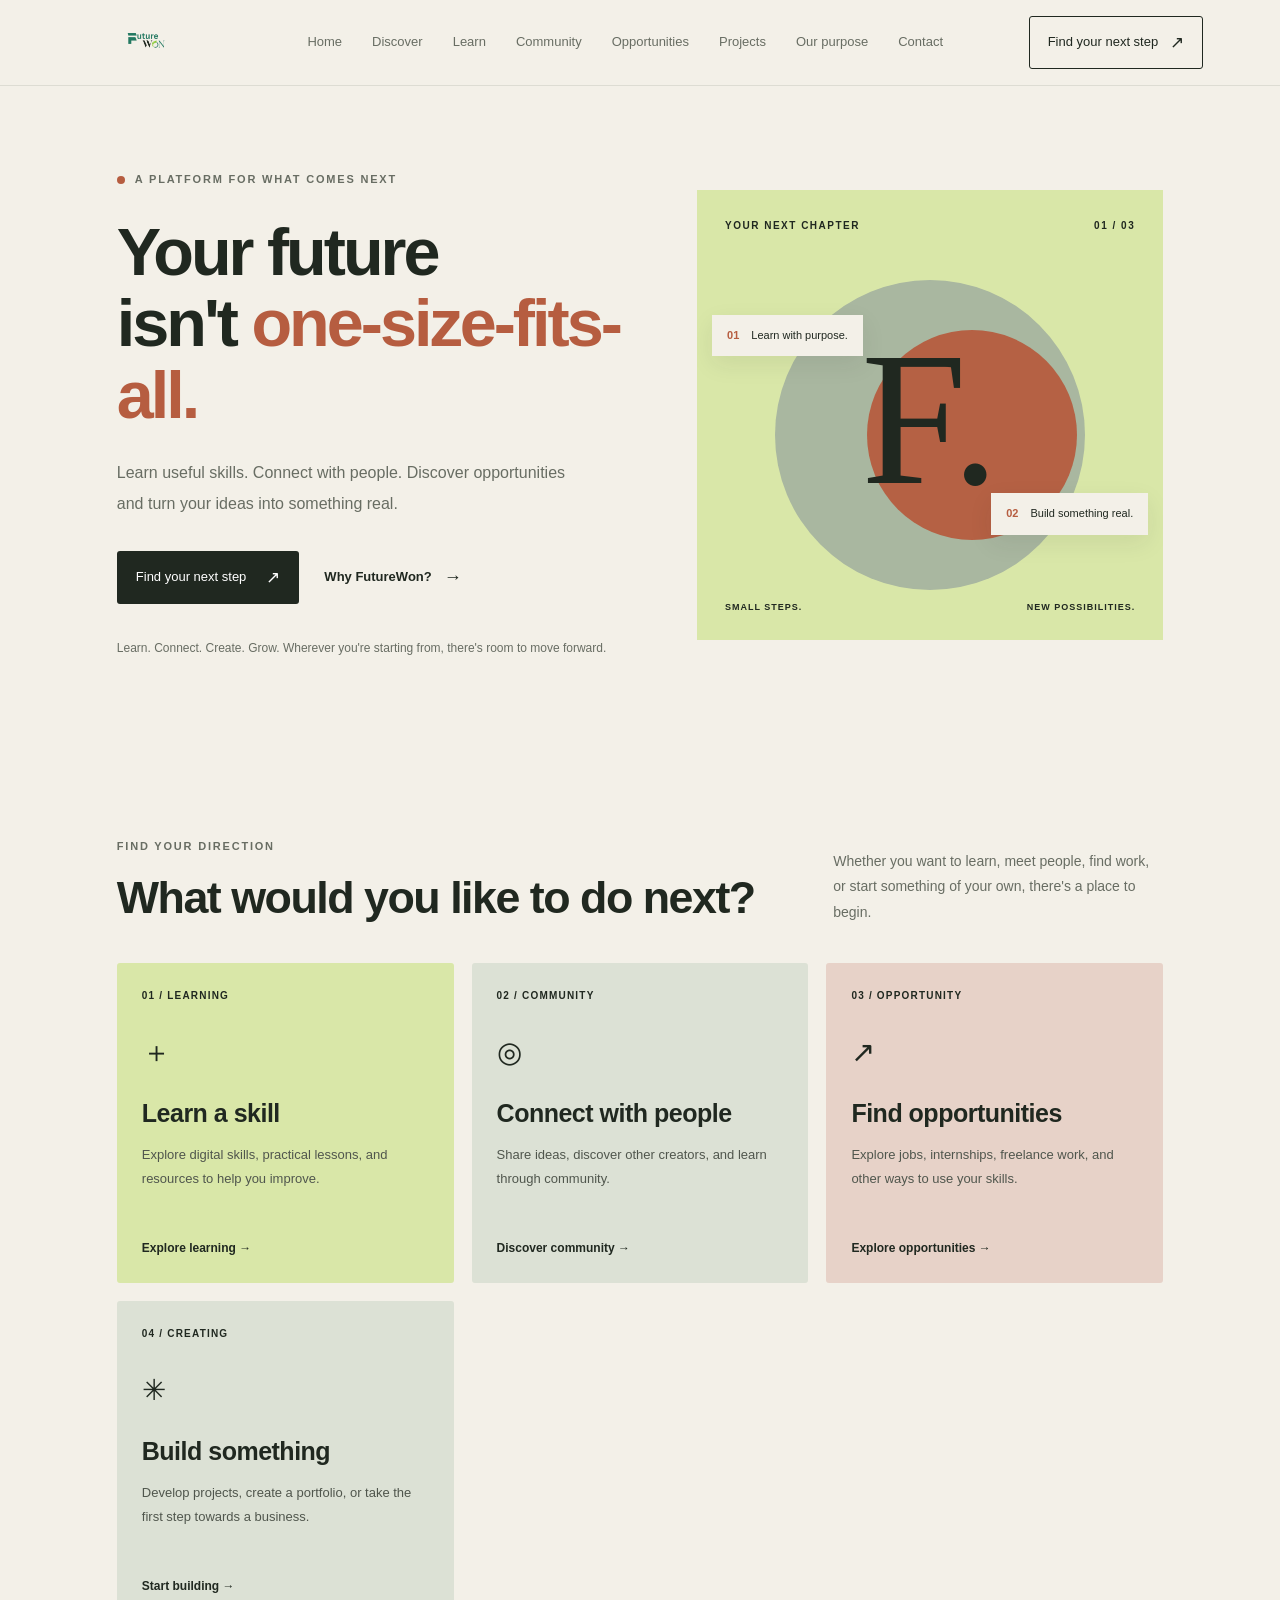
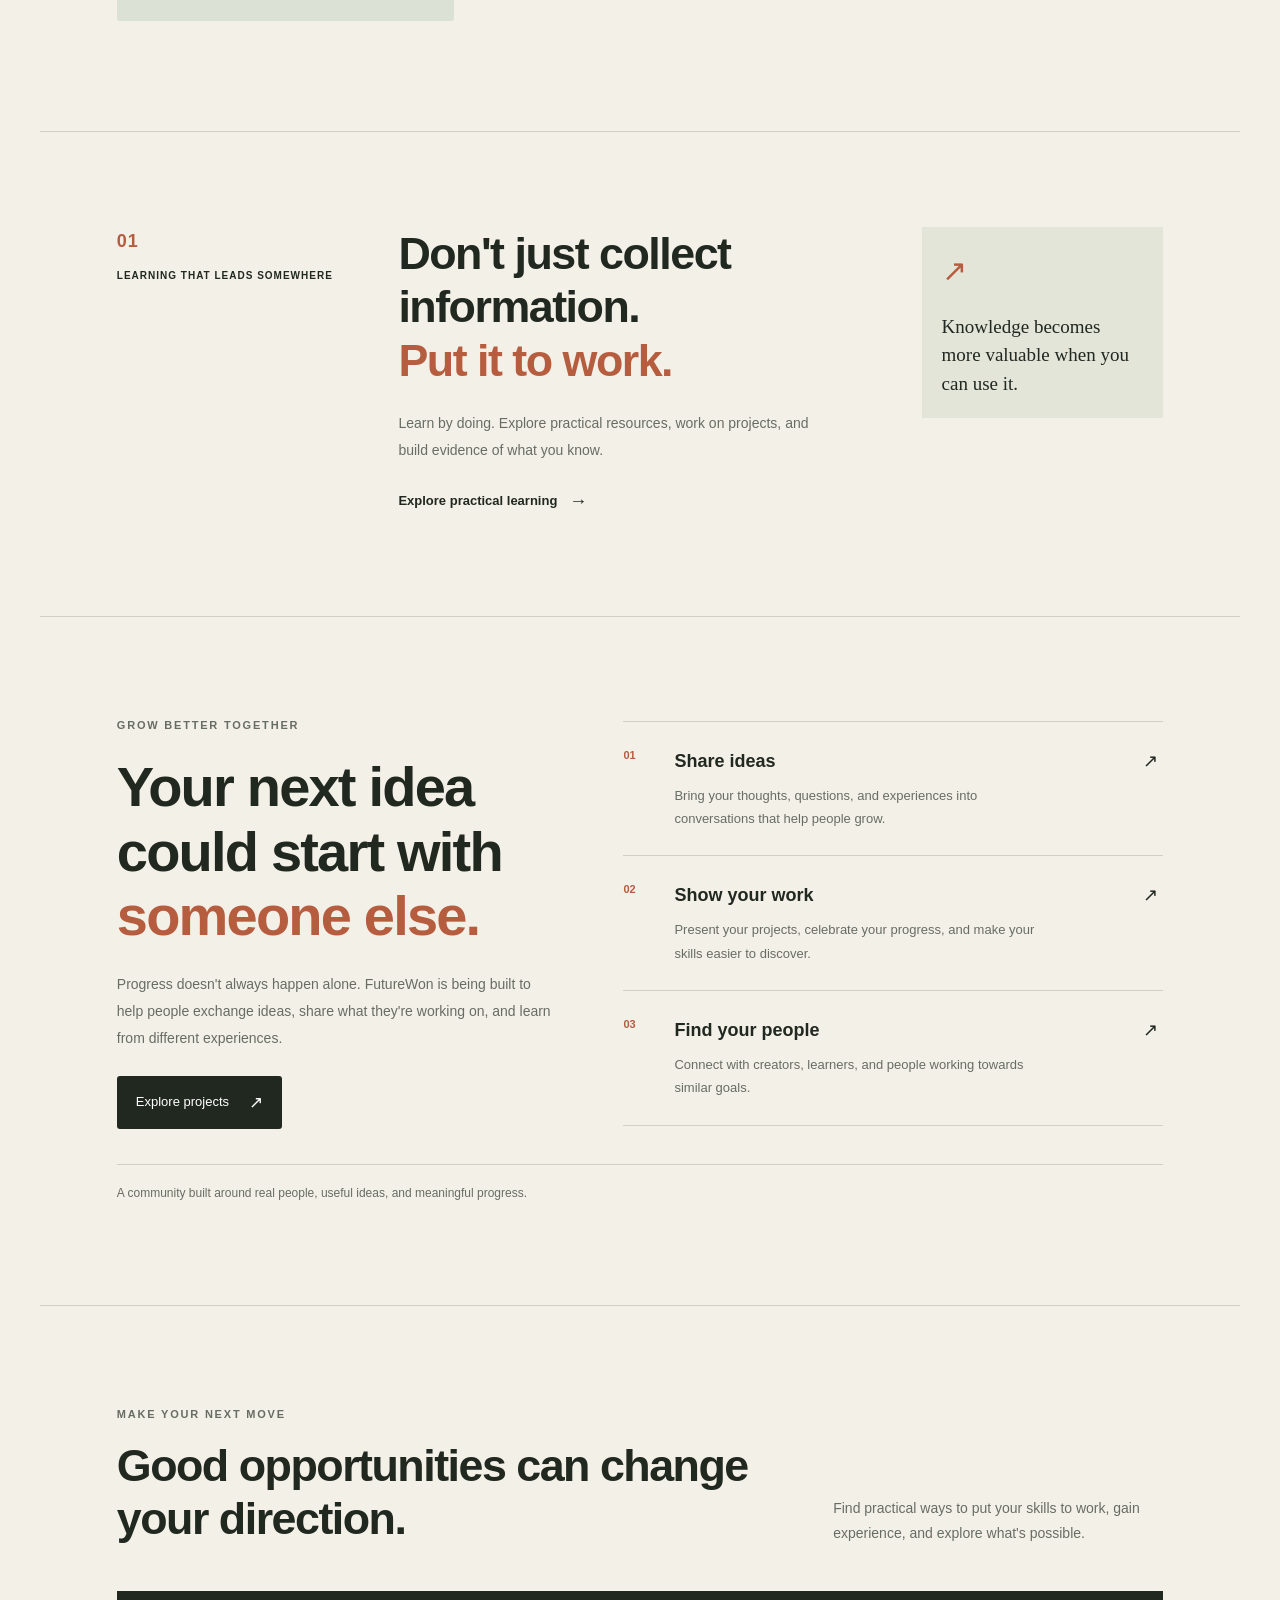
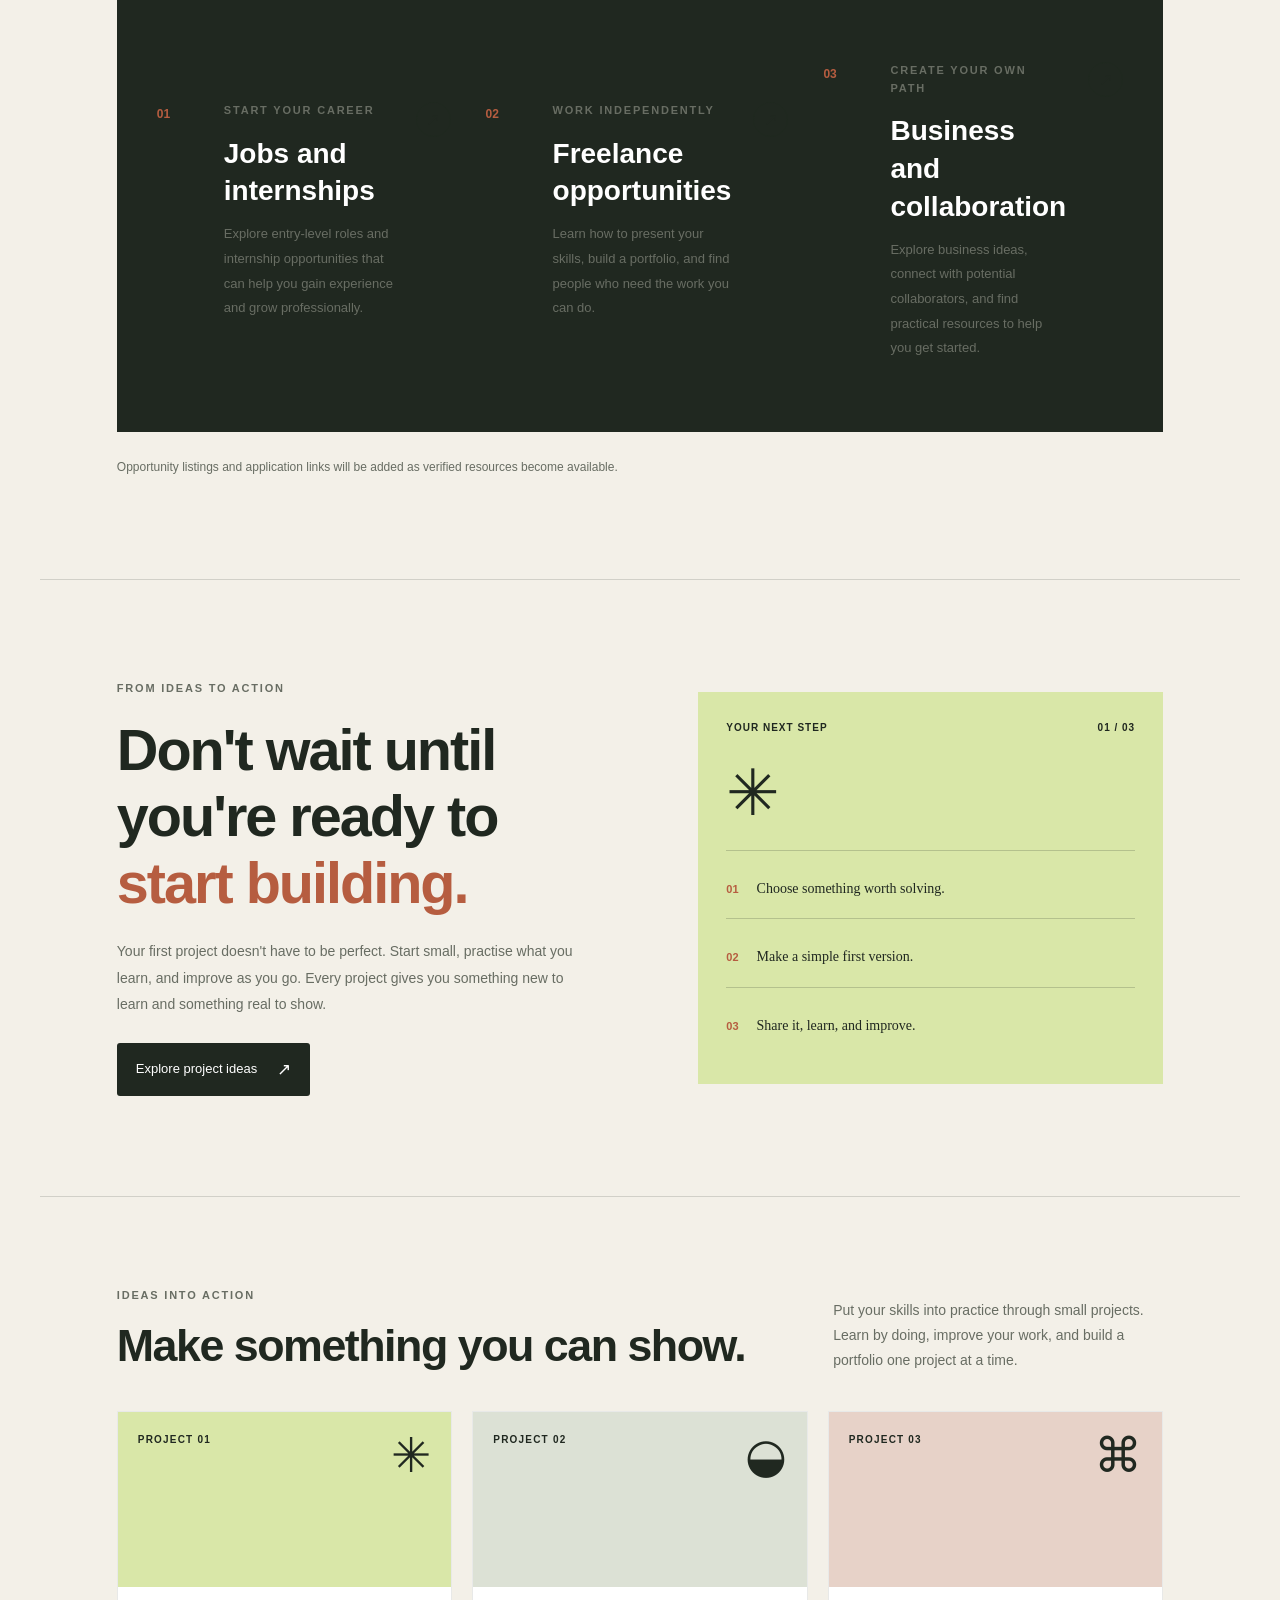
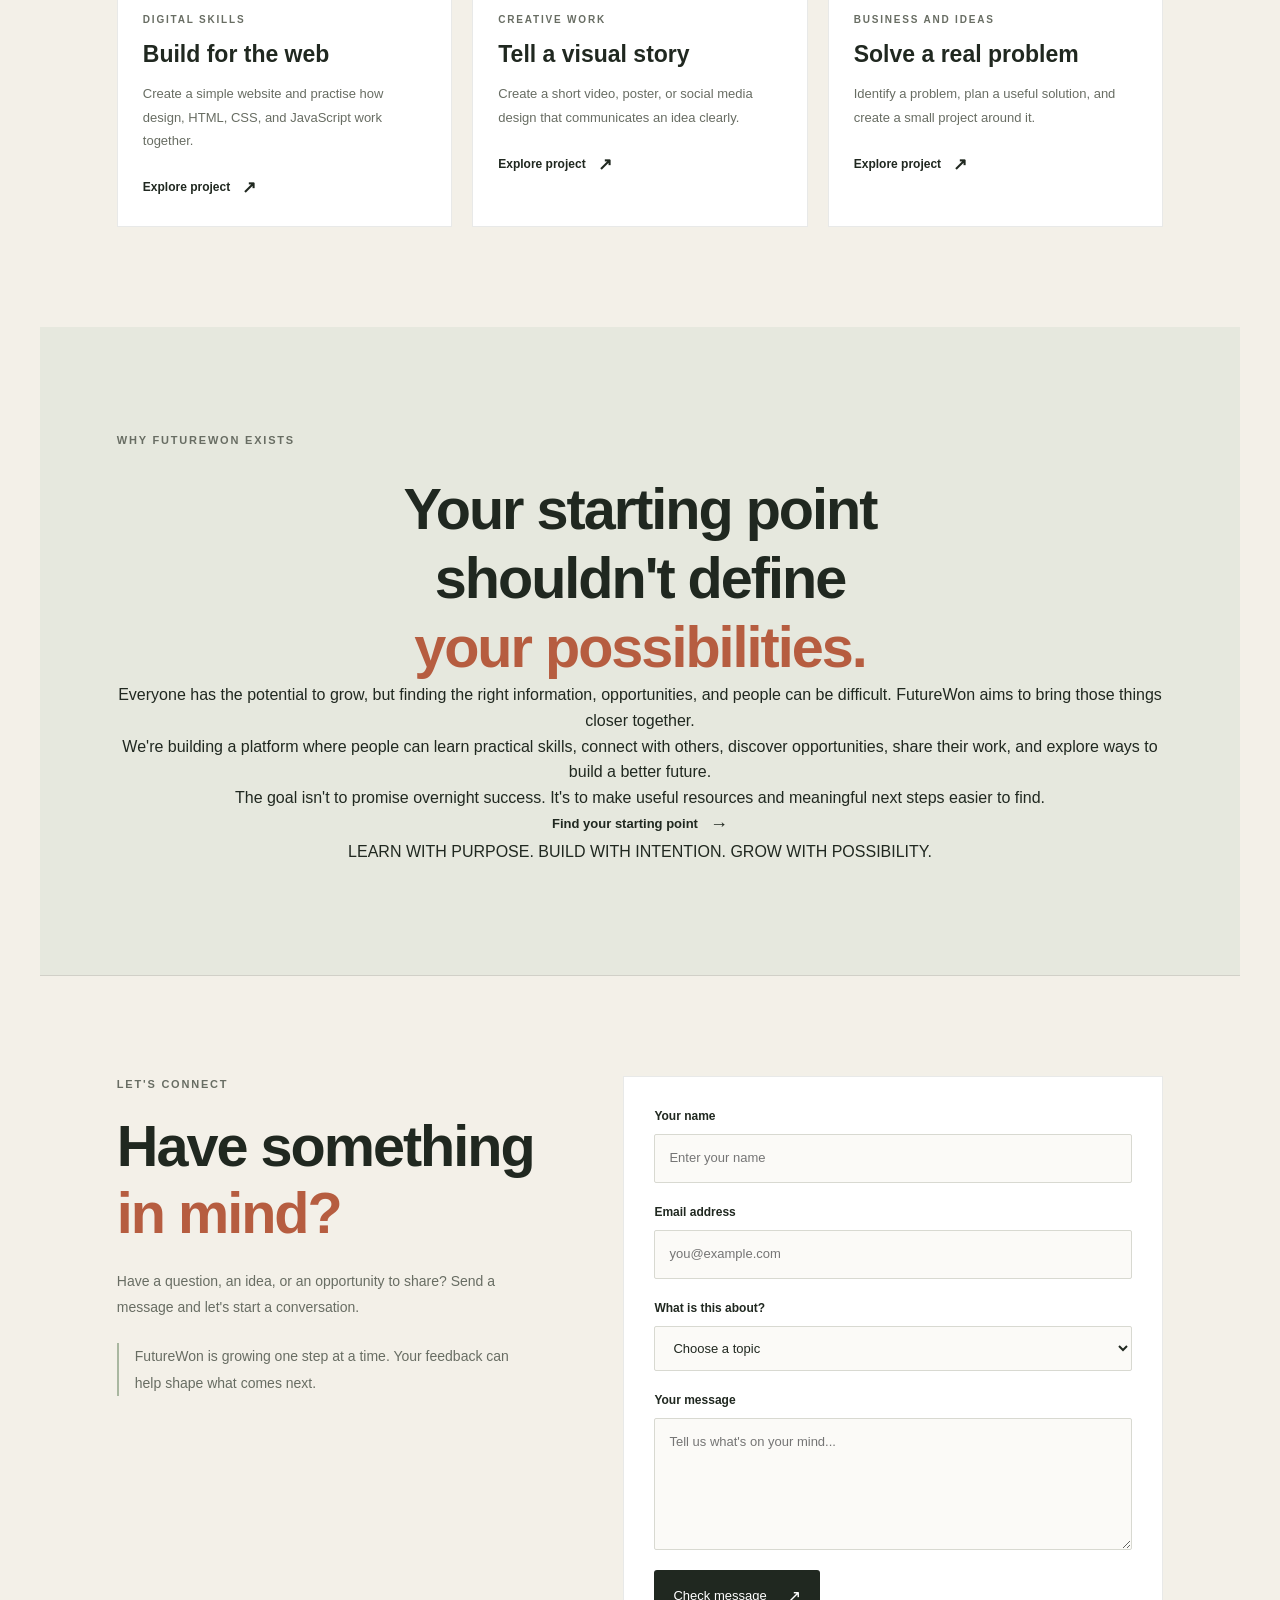
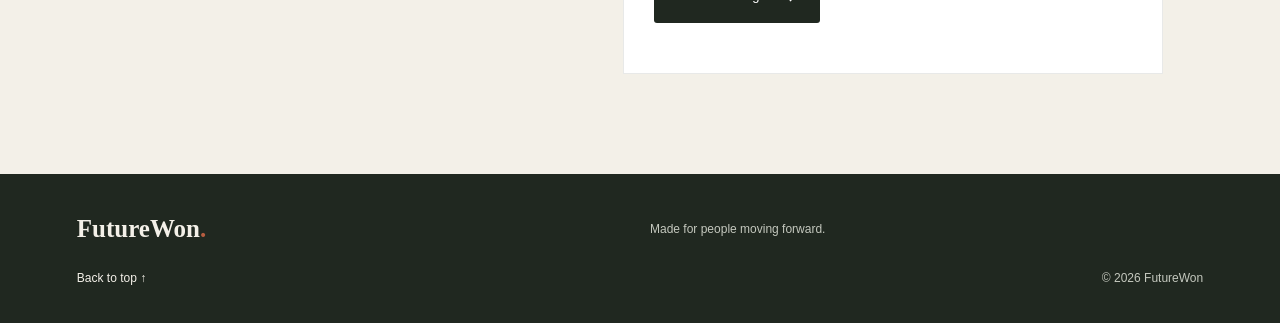
==== index.html @ 5fd5906c "Place FutureWon website files at repository root for GitHub Pages" ====
<!DOCTYPE html>
<html lang="en">
<head>
    <meta charset="UTF-8">
    <meta name="viewport" content="width=device-width, initial-scale=1.0">

    <title>FutureWon — A Future With More Possibilities</title>

    <meta name="description" content="Discover useful skills, real opportunities, and practical tools to help you move forward.">

    <link rel="stylesheet" href="fbb.css">
    <script src="Fcc.js" defer></script>
</head>

<body>

    <!-- Navigation -->
    <header class="site-header">
        <nav class="navigation">
            <a href="#home" class="brand" aria-label="FutureWon home">
                <img src="futurewon-logo.png" alt="FutureWon logo">
            </a>

            <button
                class="menu-toggle"
                id="menu-toggle"
                aria-label="Open navigation menu"
                aria-expanded="false"
                aria-controls="nav-links"
            >
                <span></span>
                <span></span>
            </button>

            <div class="nav-links" id="nav-links">
            
                <a href="#home">Home</a>
                <a href="#discover">Discover</a>
                <a href="#learn">Learn</a>
                <a href="#community">Community</a>
                <a href="#opportunities">Opportunities</a>
                <a href="#projects">Projects</a>
                <a href="#about">Our purpose</a>
                <a href="#contact">Contact</a>
            </div>

            <a href="#discover" class="nav-cta">Find your next step <span>↗</span></a>
        </nav>
    </header>

    <main>

        <!-- Hero -->
<section class="hero section-wrap" id="home">
    <div class="hero-copy">
        <p class="eyebrow">
            <span class="status-dot"></span>
            A platform for what comes next
        </p>

        <h1>
            Your future<br>
            isn't <span>one-size-fits-all.</span>
        </h1>

        <p class="hero-description">
            Learn useful skills. Connect with people.
            Discover opportunities and turn your ideas
            into something real.
        </p>

        <div class="hero-actions">
            <a href="#discover" class="button button-dark">
                Find your next step <span>↗</span>
            </a>

            <a href="#about" class="text-link">
                Why FutureWon? <span>→</span>
            </a>
        </div>

        <p class="hero-note">
            Learn. Connect. Create. Grow.
            Wherever you're starting from, there's room to move forward.
        </p>
    </div>

    <div class="hero-art" aria-label="Learn, build, and move forward">
        <div class="art-topline">
            <span>YOUR NEXT CHAPTER</span>
            <span>01 / 03</span>
        </div>

        <div class="art-circle circle-one"></div>
        <div class="art-circle circle-two"></div>

        <div class="art-letter">F.</div>

        <div class="art-note note-top">
            <span class="note-number">01</span>
            <span>Learn with purpose.</span>
        </div>

        <div class="art-note note-bottom">
            <span class="note-number">02</span>
            <span>Build something real.</span>
        </div>

        <div class="art-caption">
            <span>SMALL STEPS.</span>
            <span>NEW POSSIBILITIES.</span>
        </div>
    </div>
</section>

        
<!-- Discovery -->
<section class="discover section-wrap" id="discover">
    <div class="section-heading">
        <div>
            <p class="eyebrow">FIND YOUR DIRECTION</p>
            <h2>What would you like to do next?</h2>
        </div>

        <p class="section-intro">
            Whether you want to learn, meet people, find work,
            or start something of your own, there's a place to begin.
        </p>
    </div>

    <div class="path-grid">
        <a href="#learn" class="path-card path-lime">
            <span class="card-index">01 / LEARNING</span>
            <span class="path-symbol">＋</span>
            <h3>Learn a skill</h3>
            <p>
                Explore digital skills, practical lessons,
                and resources to help you improve.
            </p>
            <span class="card-link">Explore learning →</span>
        </a>

        <a href="#community" class="path-card path-sage">
            <span class="card-index">02 / COMMUNITY</span>
            <span class="path-symbol">◎</span>
            <h3>Connect with people</h3>
            <p>
                Share ideas, discover other creators,
                and learn through community.
            </p>
            <span class="card-link">Discover community →</span>
        </a>

        <a href="#opportunities" class="path-card path-clay">
            <span class="card-index">03 / OPPORTUNITY</span>
            <span class="path-symbol">↗</span>
            <h3>Find opportunities</h3>
            <p>
                Explore jobs, internships, freelance work,
                and other ways to use your skills.
            </p>
            <span class="card-link">Explore opportunities →</span>
        </a>

        <a href="#build" class="path-card path-sage">
            <span class="card-index">04 / CREATING</span>
            <span class="path-symbol">✳</span>
            <h3>Build something</h3>
            <p>
                Develop projects, create a portfolio,
                or take the first step towards a business.
            </p>
            <span class="card-link">Start building →</span>
        </a>
    </div>
</section>


        <!-- Learning -->
        <section class="feature-section section-wrap" id="learn">
            <div class="feature-label">
                <span>01</span>
                <span>LEARNING THAT LEADS SOMEWHERE</span>
            </div>

            <div class="feature-content">
                <h2>Don't just collect information.<br><span>Put it to work.</span></h2>

                <p>
                    Learn by doing. Explore practical resources, work on projects,
                    and build evidence of what you know.
                </p>

                <a href="#build" class="text-link">Explore practical learning <span>→</span></a>
            </div>

            <div class="feature-aside">
                <div class="aside-mark">↗</div>
                <p>Knowledge becomes more valuable when you can use it.</p>
            </div>
        </section>

        
<!-- Community -->
<section class="community-section section-wrap" id="community">
    <div class="community-intro">
        <p class="eyebrow">GROW BETTER TOGETHER</p>

        <h2>
            Your next idea<br>
            could start with <span>someone else.</span>
        </h2>

        <p class="community-description">
            Progress doesn't always happen alone. FutureWon is being
            built to help people exchange ideas, share what they're
            working on, and learn from different experiences.
        </p>

        <a href="#projects" class="button button-dark">
            Explore projects <span>↗</span>
        </a>
    </div>

    <div class="community-features">
        <article class="community-item">
            <span class="community-number">01</span>
            <div>
                <h3>Share ideas</h3>
                <p>
                    Bring your thoughts, questions, and experiences
                    into conversations that help people grow.
                </p>
            </div>
            <span class="community-arrow">↗</span>
        </article>

        <article class="community-item">
            <span class="community-number">02</span>
            <div>
                <h3>Show your work</h3>
                <p>
                    Present your projects, celebrate your progress,
                    and make your skills easier to discover.
                </p>
            </div>
            <span class="community-arrow">↗</span>
        </article>

        <article class="community-item">
            <span class="community-number">03</span>
            <div>
                <h3>Find your people</h3>
                <p>
                    Connect with creators, learners, and people
                    working towards similar goals.
                </p>
            </div>
            <span class="community-arrow">↗</span>
        </article>
    </div>

    <p class="community-note">
        A community built around real people, useful ideas, and meaningful progress.
    </p>
</section>
        
<!-- Opportunities -->
<section class="opportunities-section section-wrap" id="opportunities">
    <div class="section-heading">
        <div>
            <p class="eyebrow">MAKE YOUR NEXT MOVE</p>
            <h2>Good opportunities can change your direction.</h2>
        </div>

        <p class="section-intro">
            Find practical ways to put your skills to work,
            gain experience, and explore what's possible.
        </p>
    </div>

    <div class="opportunity-panel">
        <article class="opportunity-item">
            <span class="opportunity-number">01</span>
            <div class="opportunity-copy">
                <p class="eyebrow">START YOUR CAREER</p>
                <h3>Jobs and internships</h3>
                <p>
                    Explore entry-level roles and internship opportunities
                    that can help you gain experience and grow professionally.
                </p>
            </div>
            <a href="#contact" class="opportunity-link" aria-label="Ask about jobs and internships">↗</a>
        </article>

        <article class="opportunity-item">
            <span class="opportunity-number">02</span>
            <div class="opportunity-copy">
                <p class="eyebrow">WORK INDEPENDENTLY</p>
                <h3>Freelance opportunities</h3>
                <p>
                    Learn how to present your skills, build a portfolio,
                    and find people who need the work you can do.
                </p>
            </div>
            <a href="#projects" class="opportunity-link" aria-label="Explore projects for freelance work">↗</a>
        </article>

        <article class="opportunity-item">
            <span class="opportunity-number">03</span>
            <div class="opportunity-copy">
                <p class="eyebrow">CREATE YOUR OWN PATH</p>
                <h3>Business and collaboration</h3>
                <p>
                    Explore business ideas, connect with potential collaborators,
                    and find practical resources to help you get started.
                </p>
            </div>
            <a href="#build" class="opportunity-link" aria-label="Explore business and project building">↗</a>
        </article>
    </div>

    <p class="opportunities-note">
        Opportunity listings and application links will be added as
        verified resources become available.
    </p>
</section>
        
<!-- Build -->
<section class="build-section section-wrap" id="build">
    <div class="build-copy">
        <p class="eyebrow">FROM IDEAS TO ACTION</p>

        <h2>
            Don't wait until<br>
            you're ready to<br>
            <span>start building.</span>
        </h2>

        <p>
            Your first project doesn't have to be perfect.
            Start small, practise what you learn, and improve
            as you go. Every project gives you something new
            to learn and something real to show.
        </p>

        <a href="#projects" class="button button-dark">
            Explore project ideas <span>↗</span>
        </a>
    </div>

    <div class="build-statement">
        <div class="build-statement-top">
            <span>YOUR NEXT STEP</span>
            <span>01 / 03</span>
        </div>

        <div class="build-statement-symbol">✳</div>

        <div class="build-step">
            <span>01</span>
            <p>Choose something worth solving.</p>
        </div>

        <div class="build-step">
            <span>02</span>
            <p>Make a simple first version.</p>
        </div>

        <div class="build-step">
            <span>03</span>
            <p>Share it, learn, and improve.</p>
        </div>
    </div>
</section>

    
<!-- Projects -->
<section class="projects-section section-wrap" id="projects">
    <div class="section-heading">
        <div>
            <p class="eyebrow">IDEAS INTO ACTION</p>
            <h2>Make something you can show.</h2>
        </div>

        <p class="section-intro">
            Put your skills into practice through small projects.
            Learn by doing, improve your work, and build a portfolio
            one project at a time.
        </p>
    </div>

    <div class="project-grid">
        <article class="project-card">
            <div class="project-card-top project-visual-one">
                <span class="project-number">PROJECT 01</span>
                <span class="project-symbol">✳</span>
            </div>

            <div class="project-card-content">
                <p class="eyebrow">DIGITAL SKILLS</p>
                <h3>Build for the web</h3>
                <p>
                    Create a simple website and practise how design,
                    HTML, CSS, and JavaScript work together.
                </p>
                <button class="project-button" type="button" data-project="web">
                    Explore project <span>↗</span>
                </button>
            </div>
        </article>

        <article class="project-card">
            <div class="project-card-top project-visual-two">
                <span class="project-number">PROJECT 02</span>
                <span class="project-symbol">◒</span>
            </div>

            <div class="project-card-content">
                <p class="eyebrow">CREATIVE WORK</p>
                <h3>Tell a visual story</h3>
                <p>
                    Create a short video, poster, or social media design
                    that communicates an idea clearly.
                </p>
                <button class="project-button" type="button" data-project="creative">
                    Explore project <span>↗</span>
                </button>
            </div>
        </article>

        <article class="project-card">
            <div class="project-card-top project-visual-three">
                <span class="project-number">PROJECT 03</span>
                <span class="project-symbol">⌘</span>
            </div>

            <div class="project-card-content">
                <p class="eyebrow">BUSINESS AND IDEAS</p>
                <h3>Solve a real problem</h3>
                <p>
                    Identify a problem, plan a useful solution,
                    and create a small project around it.
                </p>
                <button class="project-button" type="button" data-project="ideas">
                    Explore project <span>↗</span>
                </button>
            </div>
        </article>
    </div>

    <div class="project-detail" id="project-detail" hidden>
        <button
            class="project-detail-close"
            id="project-detail-close"
            type="button"
            aria-label="Close project details"
        >×</button>

        <p class="eyebrow" id="project-detail-label">PROJECT DETAILS</p>
        <h3 id="project-detail-title">Start with an idea</h3>
        <p id="project-detail-description"></p>
        <p class="project-detail-next" id="project-detail-next"></p>
    </div>
</section>


        <!-- Purpose -->
<!-- Purpose -->
<section class="purpose-section section-wrap" id="about">
    <div class="purpose-heading">
        <p class="eyebrow">WHY FUTUREWON EXISTS</p>

        <h2>
            Your starting point<br>
            shouldn't define<br>
            <span>your possibilities.</span>
        </h2>
    </div>

    <div class="purpose-content">
        <p>
            Everyone has the potential to grow, but finding the right
            information, opportunities, and people can be difficult.
            FutureWon aims to bring those things closer together.
        </p>

        <p>
            We're building a platform where people can learn practical
            skills, connect with others, discover opportunities, share
            their work, and explore ways to build a better future.
        </p>

        <p>
            The goal isn't to promise overnight success. It's to make
            useful resources and meaningful next steps easier to find.
        </p>

        <a href="#discover" class="text-link">
            Find your starting point <span>→</span>
        </a>
    </div>

    <div class="purpose-bottom">
        <span>LEARN WITH PURPOSE.</span>
        <span>BUILD WITH INTENTION.</span>
        <span>GROW WITH POSSIBILITY.</span>
    </div>
</section>
        
        <!-- Contact -->
        <section class="contact-section section-wrap" id="contact">
            <div class="contact-copy">
                <p class="eyebrow">LET'S CONNECT</p>
                <h2>Have something<br><span>in mind?</span></h2>
                <p>
                    Have a question, an idea, or an opportunity to share?
                    Send a message and let's start a conversation.
                </p>
                <p class="contact-note">
                    FutureWon is growing one step at a time.
                    Your feedback can help shape what comes next.
                </p>
            </div>

            
             <form class="contact-form" id="contact-form" action="https://formspree.io/f/xgaawbok" method="POST">
               <div class="form-field">
                 <label for="contact-name">Your name</label>
                    <input
                        type="text"
                        id="contact-name"
                        name="name"
                        placeholder="Enter your name"
                        autocomplete="name"
                        required
                        maxlength="100"
                    >
                </div>

                <div class="form-field">
                    <label for="contact-email">Email address</label>
                    <input
                        type="email"
                        id="contact-email"
                        name="email"
                        placeholder="you@example.com"
                        autocomplete="email"
                        required
                        maxlength="254"
                    >
                </div>

                <div class="form-field">
                    <label for="contact-subject">What is this about?</label>
                    <select id="contact-subject" name="subject" required>
                        <option value="">Choose a topic</option>
                        <option value="General enquiry">General enquiry</option>
                        <option value="Feedback">Feedback</option>
                        <option value="Partnership">Partnership</option>
                        <option value="Opportunity">Opportunity</option>
                        <option value="Other">Other</option>
                    </select>
                </div>

                <div class="form-field">
                    <label for="contact-message">Your message</label>
                    <textarea
                        id="contact-message"
                        name="message"
                        rows="5"
                        placeholder="Tell us what's on your mind..."
                        required
                        minlength="10"
                        maxlength="3000"
                    ></textarea>
                </div>

                <button type="submit" class="button button-dark">
                    Check message <span>↗</span>
                </button>

                <p
                    class="form-status"
                    id="form-status"
                    role="status"
                    aria-live="polite"
                ></p>
            </form>
        </section>



    
    </main>

    <!-- Footer -->
    <footer class="site-footer">
        <a href="#home" class="footer-brand">FutureWon<span>.</span></a>

        <p>Made for people moving forward.</p>

        <a href="#home" class="back-to-top">Back to top ↑</a>

        <p class="copyright">
            © <span id="current-year"></span> FutureWon
        </p>
    </footer>

</body>
</html>
---- fbb.css ----
/* ========================================
   FUTUREWON — COMPLETE WEBSITE STYLES
======================================== */

:root {
    --paper: #F3F0E8;
    --ink: #202820;
    --lime: #D9E7A8;
    --sage: #A9B7A0;
    --clay: #B65D40;
    --white: #FFFFFF;
    --muted: #686D63;
    --page-width: 1200px;
    --page-padding: 6%;
}

/* RESET */

* {
    margin: 0;
    padding: 0;
    box-sizing: border-box;
}

html {
    scroll-behavior: smooth;
    scroll-padding-top: 100px;
}

body {
    background: var(--paper);
    color: var(--ink);
    font-family: Arial, Helvetica, sans-serif;
    line-height: 1.6;
    -webkit-font-smoothing: antialiased;
}

a {
    color: inherit;
    text-decoration: none;
}

button,
input,
textarea {
    font: inherit;
}

img {
    max-width: 100%;
    display: block;
}

section {
    scroll-margin-top: 90px;
}

.section-wrap {
    width: 100%;
    max-width: var(--page-width);
    margin: 0 auto;
    padding-left: var(--page-padding);
    padding-right: var(--page-padding);
}

/* NAVIGATION */

.site-header {
    width: 100%;
    position: sticky;
    top: 0;
    z-index: 100;
    background: var(--paper);
    border-bottom: 1px solid rgba(32, 40, 32, 0.1);
}

.navigation {
    max-width: 1400px;
    min-height: 84px;
    margin: 0 auto;
    padding: 15px 6%;
    display: flex;
    align-items: center;
    justify-content: space-between;
    gap: 30px;
}

.brand img {
    width: 145px;
    max-height: 55px;
    object-fit: contain;
}

.nav-links {
    display: flex;
    align-items: center;
    gap: 30px;
}

.nav-links a {
    font-size: 13px;
    color: var(--muted);
    transition: color 0.25s ease;
}

.nav-links a:hover {
    color: var(--clay);
}

.nav-cta {
    display: inline-flex;
    align-items: center;
    gap: 12px;
    padding: 12px 18px;
    border: 1px solid var(--ink);
    border-radius: 3px;
    font-size: 13px;
    transition: background 0.25s ease, color 0.25s ease;
}

.nav-cta:hover {
    background: var(--ink);
    color: var(--white);
}

.nav-cta span {
    font-size: 17px;
}

.menu-toggle {
    display: none;
}

/* SMALL LABELS */

.eyebrow {
    display: flex;
    align-items: center;
    gap: 10px;
    font-size: 11px;
    font-weight: 700;
    letter-spacing: 1.8px;
    text-transform: uppercase;
    color: var(--muted);
}

.status-dot {
    width: 8px;
    height: 8px;
    background: var(--clay);
    border-radius: 50%;
    flex-shrink: 0;
}

/* HERO SECTION */

.hero {
    min-height: 650px;
    display: grid;
    grid-template-columns: 1.05fr 0.95fr;
    align-items: center;
    gap: 65px;
    padding-top: 85px;
    padding-bottom: 90px;
}

.hero-copy {
    max-width: 570px;
}

.hero h1 {
    margin-top: 28px;
    font-size: clamp(45px, 5.2vw, 72px);
    line-height: 1.08;
    letter-spacing: -3px;
    font-weight: 600;
}

.hero h1 span {
    color: var(--clay);
}

.hero-description {
    max-width: 450px;
    margin-top: 26px;
    font-size: 16px;
    line-height: 1.9;
    color: var(--muted);
}

.hero-actions {
    display: flex;
    flex-wrap: wrap;
    align-items: center;
    gap: 25px;
    margin-top: 32px;
}

.button {
    min-height: 48px;
    display: inline-flex;
    align-items: center;
    justify-content: center;
    gap: 20px;
    padding: 13px 19px;
    border-radius: 3px;
    font-size: 13px;
    transition: transform 0.25s ease, background 0.25s ease;
}

.button:hover {
    transform: translateY(-2px);
}

.button-dark {
    background: var(--ink);
    color: var(--white);
}

.button-dark:hover {
    background: var(--clay);
}

.button span {
    font-size: 17px;
}

.text-link {
    display: inline-flex;
    align-items: center;
    gap: 12px;
    font-size: 13px;
    font-weight: 600;
    transition: color 0.25s ease;
}

.text-link span {
    font-size: 18px;
}

.text-link:hover {
    color: var(--clay);
}

.hero-note {
    margin-top: 35px;
    font-size: 12px;
    color: var(--muted);
}

/* HERO ARTWORK */

.hero-art {
    min-height: 450px;
    position: relative;
    overflow: hidden;
    background: var(--lime);
    padding: 28px;
}

.art-topline {
    display: flex;
    justify-content: space-between;
    position: relative;
    z-index: 2;
    font-size: 10px;
    font-weight: 700;
    letter-spacing: 1.5px;
}

.art-circle {
    position: absolute;
    border-radius: 50%;
}

.circle-one {
    width: 310px;
    height: 310px;
    background: var(--sage);
    top: 90px;
    left: 50%;
    transform: translateX(-50%);
}

.circle-two {
    width: 210px;
    height: 210px;
    background: var(--clay);
    top: 140px;
    left: 50%;
    transform: translateX(-30%);
    opacity: 0.95;
}

.art-letter {
    position: absolute;
    top: 115px;
    left: 50%;
    transform: translateX(-50%);
    z-index: 2;
    font-family: Georgia, "Times New Roman", serif;
    font-size: 190px;
    line-height: 1.2;
    color: var(--ink);
}

.art-note {
    position: absolute;
    z-index: 3;
    display: flex;
    align-items: center;
    gap: 12px;
    background: var(--paper);
    padding: 12px 15px;
    font-size: 11px;
    box-shadow: 0 8px 25px rgba(32, 40, 32, 0.08);
}

.note-number {
    font-weight: 700;
    color: var(--clay);
}

.note-top {
    top: 125px;
    left: 15px;
}

.note-bottom {
    right: 15px;
    bottom: 105px;
}

.art-caption {
    position: absolute;
    bottom: 25px;
    left: 28px;
    right: 28px;
    display: flex;
    justify-content: space-between;
    gap: 10px;
    font-size: 9px;
    font-weight: 700;
    letter-spacing: 1px;
}

/* DISCOVERY SECTION */

.discover {
    padding-top: 90px;
    padding-bottom: 110px;
}

.section-heading {
    display: flex;
    justify-content: space-between;
    align-items: end;
    gap: 40px;
    margin-bottom: 38px;
}

.section-heading h2 {
    margin-top: 15px;
    font-size: clamp(30px, 3.5vw, 46px);
    line-height: 1.2;
    letter-spacing: -1.5px;
    font-weight: 600;
}

.section-intro {
    max-width: 330px;
    font-size: 14px;
    line-height: 1.8;
    color: var(--muted);
}

.path-grid {
    display: grid;
    grid-template-columns: repeat(3, minmax(0, 1fr));
    gap: 18px;
}

.path-card {
    min-height: 320px;
    display: flex;
    flex-direction: column;
    align-items: flex-start;
    padding: 25px;
    border-radius: 3px;
    transition: transform 0.3s ease;
}

.path-card:hover {
    transform: translateY(-6px);
}

.path-lime {
    background: var(--lime);
}

.path-sage {
    background: #DCE1D5;
}

.path-clay {
    background: #E7D2C8;
}

.card-index {
    font-size: 10px;
    font-weight: 700;
    letter-spacing: 1.2px;
}

.path-symbol {
    margin-top: 25px;
    font-size: 29px;
}

.path-card h3 {
    margin-top: 18px;
    font-size: 25px;
    font-weight: 600;
    letter-spacing: -0.5px;
}

.path-card p {
    margin-top: 10px;
    font-size: 13px;
    line-height: 1.8;
    color: #50564D;
}

.card-link {
    margin-top: auto;
    padding-top: 24px;
    font-size: 12px;
    font-weight: 700;
}

/* LEARNING SECTION */

.feature-section {
    display: grid;
    grid-template-columns: 0.75fr 1.5fr 0.75fr;
    align-items: start;
    gap: 40px;
    padding-top: 95px;
    padding-bottom: 100px;
    border-top: 1px solid rgba(32, 40, 32, 0.16);
}

.feature-label {
    display: flex;
    flex-direction: column;
    gap: 12px;
    font-size: 10px;
    font-weight: 700;
    letter-spacing: 1px;
}

.feature-label span:first-child {
    color: var(--clay);
    font-size: 18px;
}

.feature-content h2 {
    font-size: clamp(30px, 3.5vw, 45px);
    line-height: 1.2;
    letter-spacing: -1.5px;
    font-weight: 600;
}

.feature-content h2 span {
    color: var(--clay);
}

.feature-content > p {
    max-width: 440px;
    margin-top: 22px;
    margin-bottom: 24px;
    font-size: 14px;
    line-height: 1.9;
    color: var(--muted);
}

.feature-aside {
    padding: 20px;
    background: #E4E5D9;
}

.aside-mark {
    font-size: 30px;
    color: var(--clay);
}

.feature-aside p {
    margin-top: 18px;
    font-family: Georgia, "Times New Roman", serif;
    font-size: 19px;
    line-height: 1.5;
}

/* OPPORTUNITIES SECTION */

.opportunities {
    padding-top: 90px;
    padding-bottom: 100px;
    background: #E8E5DC;
}

.opportunity-panel {
    display: flex;
    align-items: center;
    justify-content: space-between;
    gap: 35px;
    margin-top: 40px;
    padding: 40px;
    background: var(--ink);
    color: var(--white);
}

.panel-label {
    font-size: 10px;
    letter-spacing: 1.5px;
    color: var(--sage);
    font-weight: 700;
}

.opportunity-panel h3 {
    max-width: 490px;
    margin-top: 15px;
    font-size: clamp(25px, 3vw, 36px);
    line-height: 1.3;
    font-weight: 500;
}

.button-light {
    flex-shrink: 0;
    background: var(--paper);
    color: var(--ink);
}

.button-light:hover {
    background: var(--lime);
}

.honesty-note {
    margin-top: 18px;
    font-size: 11px;
    line-height: 1.7;
    color: var(--muted);
}

/* BUILD SECTION */

.build-section {
    display: grid;
    grid-template-columns: 1fr 0.85fr;
    align-items: center;
    gap: 70px;
    padding-top: 110px;
    padding-bottom: 110px;
}

.build-copy h2 {
    max-width: 520px;
    margin-top: 18px;
    font-size: clamp(35px, 4vw, 53px);
    line-height: 1.15;
    letter-spacing: -1.8px;
    font-weight: 600;
}

.build-copy > p:last-child {
    max-width: 430px;
    margin-top: 22px;
    font-size: 14px;
    line-height: 1.9;
    color: var(--muted);
}

.build-statement {
    padding: 35px;
    background: var(--lime);
}

.statement-mark {
    font-family: Georgia, "Times New Roman", serif;
    font-size: 70px;
    line-height: 1;
    color: var(--clay);
}

.build-statement p {
    margin-top: 8px;
    font-family: Georgia, "Times New Roman", serif;
    font-size: clamp(24px, 2.8vw, 34px);
    line-height: 1.4;
}

.statement-foot {
    display: block;
    margin-top: 28px;
    font-size: 10px;
    font-weight: 700;
    letter-spacing: 1.4px;
}

/* PURPOSE SECTION */

.purpose-section {
    padding-top: 105px;
    padding-bottom: 110px;
    text-align: center;
    background: #E6E8DE;
}

.purpose-section > .eyebrow {
    justify-content: center;
}

.purpose-section h2 {
    margin-top: 25px;
    font-size: clamp(35px, 4.5vw, 58px);
    line-height: 1.2;
    letter-spacing: -2px;
    font-weight: 600;
}

.purpose-section h2 span {
    color: var(--clay);
}

.purpose-section > p:not(.eyebrow):not(.purpose-signoff) {
    max-width: 620px;
    margin: 25px auto 0;
    font-size: 14px;
    line-height: 2;
    color: var(--muted);
}

.purpose-signoff {
    margin-top: 28px;
    font-size: 12px;
    font-weight: 700;
}

/* FOOTER */

.site-footer {
    display: grid;
    grid-template-columns: 1fr 1fr;
    align-items: center;
    gap: 20px;
    padding: 35px 6%;
    background: var(--ink);
    color: var(--paper);
}

.footer-brand {
    font-family: Georgia, "Times New Roman", serif;
    font-size: 25px;
    font-weight: 700;
}

.footer-brand span {
    color: var(--clay);
}

.site-footer > p {
    font-size: 12px;
    color: #C4C8BE;
}

.back-to-top {
    justify-self: start;
    font-size: 12px;
}

.back-to-top:hover {
    color: var(--lime);
}

.copyright {
    justify-self: end;
    text-align: right;
}

/* KEYBOARD ACCESSIBILITY */

a:focus-visible,
button:focus-visible {
    outline: 3px solid var(--clay);
    outline-offset: 4px;
}

/* TABLET */

@media (max-width: 1000px) {
    .navigation {
        gap: 18px;
    }

    .nav-links {
        gap: 17px;
    }

    .nav-cta {
        padding: 10px 12px;
    }

    .hero {
        gap: 35px;
    }

    .hero-art {
        min-height: 390px;
    }

    .circle-one {
        width: 260px;
        height: 260px;
    }

    .circle-two {
        width: 180px;
        height: 180px;
    }

    .art-letter {
        top: 115px;
        font-size: 150px;
    }

    .feature-section {
        grid-template-columns: 0.7fr 1.5fr;
    }

    .feature-aside {
        grid-column: 2;
    }
}

/* MOBILE */

@media (max-width: 760px) {
    :root {
        --page-padding: 6%;
    }

    .navigation {
        min-height: 72px;
        position: relative;
    }

    .brand img {
        width: 125px;
    }

    .menu-toggle {
        display: flex;
        flex-direction: column;
        justify-content: center;
        gap: 6px;
        width: 42px;
        height: 42px;
        padding: 10px;
        border: 1px solid rgba(32, 40, 32, 0.25);
        background: transparent;
        cursor: pointer;
    }

    .menu-toggle span {
        display: block;
        width: 100%;
        height: 2px;
        background: var(--ink);
    }

    .nav-links {
        display: none;
        position: absolute;
        top: 100%;
        left: 0;
        right: 0;
        flex-direction: column;
        align-items: stretch;
        gap: 0;
        padding: 10px 6% 20px;
        background: var(--paper);
        border-bottom: 1px solid rgba(32, 40, 32, 0.15);
    }

    .nav-links.is-open {
        display: flex;
    }

    .nav-links a {
        padding: 13px 0;
        border-bottom: 1px solid rgba(32, 40, 32, 0.08);
    }

    .nav-cta {
        display: none;
    }

    .hero {
        grid-template-columns: 1fr;
        gap: 45px;
        padding-top: 65px;
        padding-bottom: 65px;
    }

    .hero h1 {
        font-size: clamp(43px, 10vw, 62px);
        letter-spacing: -2px;
    }

    .hero-art {
        min-height: 400px;
    }

    .section-heading {
        flex-direction: column;
        align-items: flex-start;
        gap: 15px;
    }

    .section-heading h2 {
        font-size: 35px;
    }

    .path-grid {
        grid-template-columns: 1fr;
    }

    .path-card {
        min-height: 270px;
    }

    .feature-section {
        grid-template-columns: 1fr;
        gap: 25px;
        padding-top: 70px;
        padding-bottom: 70px;
    }

    .feature-aside {
        grid-column: auto;
    }

    .opportunities {
        padding-top: 70px;
        padding-bottom: 70px;
    }

    .opportunity-panel {
        flex-direction: column;
        align-items: flex-start;
        padding: 28px;
    }

    .build-section {
        grid-template-columns: 1fr;
        gap: 35px;
        padding-top: 75px;
        padding-bottom: 75px;
    }

    .purpose-section {
        padding-top: 75px;
        padding-bottom: 75px;
    }

    .purpose-section h2 {
        font-size: 37px;
        letter-spacing: -1px;
    }
}

/* SMALL PHONES */

@media (max-width: 420px) {
    .hero-actions {
        align-items: flex-start;
        flex-direction: column;
        gap: 20px;
    }

    .hero-art {
        min-height: 340px;
        padding: 18px;
    }

    .circle-one {
        width: 220px;
        height: 220px;
        top: 75px;
    }

    .circle-two {
        width: 155px;
        height: 155px;
        top: 110px;
    }

    .art-letter {
        top: 105px;
        font-size: 125px;
    }

    .note-top {
        top: 100px;
        left: 8px;
    }

    .note-bottom {
        right: 8px;
        bottom: 80px;
    }

    .art-caption {
        left: 18px;
        right: 18px;
        bottom: 18px;
        font-size: 8px;
    }

    .site-footer {
        grid-template-columns: 1fr;
        gap: 15px;
    }

    .copyright {
        justify-self: start;
        text-align: left;
    }
}

/* REDUCED MOTION */

@media (prefers-reduced-motion: reduce) {
    *,
    *::before,
    *::after {
        scroll-behavior: auto !important;
        transition-duration: 0.01ms !important;
        animation-duration: 0.01ms !important;
    }
}

/* RESPONSIVE DESIGN FOR FUTUREWON */

/* Tablets and smaller screens */
@media (max-width: 900px) {
    .project-grid {
        grid-template-columns: repeat(2, 1fr);
    }

    section {
        padding: 60px 24px;
    }

    h1 {
        font-size: 46px;
    }
}

/* Mobile phones */
@media (max-width: 600px) {
    html {
        scroll-behavior: smooth;
    }

    body {
        overflow-x: hidden;
    }

    nav {
        flex-wrap: wrap;
        justify-content: center;
        gap: 12px;
    }

    nav a {
        font-size: 14px;
    }

    section {
        padding: 45px 18px;
    }

    h1 {
        font-size: 34px;
        line-height: 1.2;
    }

    h2 {
        font-size: 27px;
    }

    p {
        font-size: 15px;
        line-height: 1.7;
    }

    .project-grid {
        grid-template-columns: 1fr;
        gap: 18px;
    }

    .project-card {
        width: 100%;
        box-sizing: border-box;
    }

    img {
        max-width: 100%;
        height: auto;
    }
}

/* PROJECTS SECTION */

.projects-section {
    padding-top: 90px;
    padding-bottom: 100px;
    border-top: 1px solid rgba(32, 40, 32, 0.16);
}

.project-grid {
    display: grid;
    grid-template-columns: repeat(3, minmax(0, 1fr));
    gap: 20px;
}

.project-card {
    min-width: 0;
    overflow: hidden;
    background: #FFFFFF;
    border: 1px solid rgba(32, 40, 32, 0.1);
    transition: transform 0.25s ease, box-shadow 0.25s ease;
}

.project-card:hover {
    transform: translateY(-5px);
    box-shadow: 0 12px 28px rgba(32, 40, 32, 0.08);
}

.project-card-top {
    min-height: 175px;
    padding: 20px;
    display: flex;
    align-items: flex-start;
    justify-content: space-between;
}

.project-visual-one {
    background: var(--lime);
}

.project-visual-two {
    background: #DCE1D5;
}

.project-visual-three {
    background: #E7D2C8;
}

.project-number {
    font-size: 10px;
    font-weight: 700;
    letter-spacing: 1.2px;
}

.project-symbol {
    font-family: Georgia, "Times New Roman", serif;
    font-size: 48px;
    line-height: 1;
}

.project-card-content {
    padding: 25px;
}

.project-card-content .eyebrow {
    font-size: 10px;
}

.project-card-content h3 {
    margin-top: 12px;
    font-size: 23px;
    line-height: 1.3;
    font-weight: 600;
}

.project-card-content > p:not(.eyebrow) {
    margin-top: 12px;
    font-size: 13px;
    line-height: 1.8;
    color: var(--muted);
}

.project-button {
    display: inline-flex;
    align-items: center;
    gap: 12px;
    margin-top: 22px;
    padding: 0;
    border: 0;
    background: transparent;
    color: var(--ink);
    font-size: 12px;
    font-weight: 700;
    cursor: pointer;
}

.project-button span {
    font-size: 17px;
    transition: transform 0.2s ease;
}

.project-button:hover {
    color: var(--clay);
}

.project-button:hover span {
    transform: translate(3px, -3px);
}

.project-button:focus-visible,
.project-detail-close:focus-visible {
    outline: 3px solid var(--clay);
    outline-offset: 4px;
}

.project-detail {
    position: relative;
    margin-top: 25px;
    padding: 30px;
    background: #E6E8DE;
    border-left: 4px solid var(--clay);
}

.project-detail h3 {
    margin-top: 12px;
    font-size: 26px;
}

.project-detail > p:not(.eyebrow) {
    max-width: 700px;
    margin-top: 12px;
    color: var(--muted);
    line-height: 1.8;
}

.project-detail-next {
    font-weight: 600;
}

.project-detail-close {
    position: absolute;
    top: 12px;
    right: 16px;
    border: 0;
    background: transparent;
    color: var(--ink);
    font-size: 28px;
    cursor: pointer;
}

@media (max-width: 900px) {
    .project-grid {
        grid-template-columns: repeat(2, minmax(0, 1fr));
    }
}

@media (max-width: 600px) {
    .projects-section {
        padding-top: 65px;
        padding-bottom: 70px;
    }

    .project-grid {
        grid-template-columns: 1fr;
    }

    .project-card-top {
        min-height: 145px;
    }

    .project-detail {
        padding: 24px 20px;
    }
}

@media (prefers-reduced-motion: reduce) {
    .project-card,
    .project-button span {
        transition: none;
    }
}


/* SUBTLE SCROLL REVEAL */

.reveal-ready {
    opacity: 0;
    transform: translateY(14px);
    transition:
        opacity 0.55s ease,
        transform 0.55s ease;
}

.reveal-ready.is-visible {
    opacity: 1;
    transform: translateY(0);
}

@media (prefers-reduced-motion: reduce) {
    .reveal-ready {
        opacity: 1;
        transform: none;
        transition: none;
    }
}


/* CONTACT SECTION */

.contact-section {
    display: grid;
    grid-template-columns: 0.9fr 1.1fr;
    gap: 65px;
    padding-top: 100px;
    padding-bottom: 100px;
    border-top: 1px solid rgba(32, 40, 32, 0.16);
}

.contact-copy h2 {
    margin-top: 20px;
    font-size: clamp(38px, 4.5vw, 58px);
    line-height: 1.15;
    letter-spacing: -2px;
    font-weight: 600;
}

.contact-copy h2 span {
    color: var(--clay);
}

.contact-copy > p:not(.eyebrow) {
    max-width: 420px;
    margin-top: 22px;
    font-size: 14px;
    line-height: 1.9;
    color: var(--muted);
}

.contact-copy .contact-note {
    padding-left: 16px;
    border-left: 2px solid var(--sage);
}

.contact-form {
    display: flex;
    flex-direction: column;
    gap: 20px;
    padding: 30px;
    background: #FFFFFF;
    border: 1px solid rgba(32, 40, 32, 0.1);
}

.form-field {
    display: flex;
    flex-direction: column;
    gap: 8px;
}

.form-field label {
    font-size: 12px;
    font-weight: 700;
}

.form-field input,
.form-field select,
.form-field textarea {
    width: 100%;
    padding: 13px 14px;
    border: 1px solid #D8D9D1;
    border-radius: 2px;
    background: #FBFAF7;
    color: var(--ink);
    font-size: 13px;
}

.form-field textarea {
    resize: vertical;
    min-height: 130px;
}

.form-field input:focus,
.form-field select:focus,
.form-field textarea:focus {
    outline: 2px solid var(--sage);
    outline-offset: 2px;
    border-color: var(--sage);
}

.contact-form .button {
    align-self: flex-start;
    border: 0;
    cursor: pointer;
}

.form-status {
    font-size: 12px;
    line-height: 1.7;
    color: var(--muted);
}

@media (max-width: 760px) {
    .contact-section {
        grid-template-columns: 1fr;
        gap: 35px;
        padding-top: 70px;
        padding-bottom: 70px;
    }

    .contact-form {
        padding: 22px;
    }
}

/* COMMUNITY SECTION */
.community-section {
    display: grid;
    grid-template-columns: 0.9fr 1.1fr;
    column-gap: 65px;
    row-gap: 35px;
    padding-top: 100px;
    padding-bottom: 100px;
    border-top: 1px solid rgba(32, 40, 32, 0.16);
}

.community-intro h2 {
    margin-top: 20px;
    font-size: clamp(36px, 4.5vw, 56px);
    line-height: 1.16;
    letter-spacing: -1.8px;
    font-weight: 600;
}

.community-intro h2 span {
    color: var(--clay);
}

.community-description {
    max-width: 440px;
    margin-top: 22px;
    color: var(--muted);
    font-size: 14px;
    line-height: 1.9;
}

.community-intro .button {
    display: inline-flex;
    margin-top: 25px;
}

.community-features {
    align-self: center;
    border-top: 1px solid rgba(32, 40, 32, 0.16);
}

.community-item {
    display: grid;
    grid-template-columns: 35px 1fr 20px;
    gap: 16px;
    align-items: start;
    padding: 25px 0;
    border-bottom: 1px solid rgba(32, 40, 32, 0.16);
}

.community-number {
    color: var(--clay);
    font-size: 11px;
    font-weight: 700;
}

.community-item h3 {
    font-size: 18px;
    font-weight: 600;
}

.community-item p {
    max-width: 380px;
    margin-top: 8px;
    color: var(--muted);
    font-size: 13px;
    line-height: 1.8;
}

.community-arrow {
    font-size: 18px;
}

.community-note {
    grid-column: 1 / -1;
    padding-top: 18px;
    border-top: 1px solid rgba(32, 40, 32, 0.16);
    color: var(--muted);
    font-size: 12px;
    line-height: 1.8;
}

@media (max-width: 760px) {
    .community-section {
        grid-template-columns: 1fr;
        gap: 35px;
        padding-top: 70px;
        padding-bottom: 70px;
    }

    .community-item {
        grid-template-columns: 28px 1fr 18px;
        gap: 12px;
    }
}

/* OPPORTUNITIES SECTION */
.opportunities-section {
    padding-top: 100px;
    padding-bottom: 100px;
    border-top: 1px solid rgba(32, 40, 32, 0.16);
}

.opportunities-section .section-heading {
    margin-bottom: 45px;
}

.opportunity-panel {
    border-top: 1px solid rgba(32, 40, 32, 0.16);
}

.opportunity-item {
    display: grid;
    grid-template-columns: 45px 1fr 35px;
    gap: 22px;
    align-items: start;
    padding: 30px 0;
    border-bottom: 1px solid rgba(32, 40, 32, 0.16);
}

.opportunity-number {
    padding-top: 3px;
    color: var(--clay);
    font-size: 12px;
    font-weight: 700;
}

.opportunity-copy .eyebrow {
    margin-bottom: 10px;
}

.opportunity-copy h3 {
    font-size: clamp(20px, 2.5vw, 28px);
    line-height: 1.35;
    font-weight: 600;
}

.opportunity-copy > p:not(.eyebrow) {
    max-width: 650px;
    margin-top: 12px;
    color: var(--muted);
    font-size: 13px;
    line-height: 1.9;
}

.opportunity-link {
    display: grid;
    width: 35px;
    height: 35px;
    place-items: center;
    border: 1px solid rgba(32, 40, 32, 0.2);
    border-radius: 50%;
    color: var(--ink);
    font-size: 17px;
    transition: background 0.2s ease, color 0.2s ease;
}

.opportunity-link:hover {
    background: var(--ink);
    color: var(--white);
}

.opportunities-note {
    margin-top: 25px;
    color: var(--muted);
    font-size: 12px;
    line-height: 1.8;
}

@media (max-width: 600px) {
    .opportunities-section {
        padding-top: 70px;
        padding-bottom: 70px;
    }

    .opportunity-item {
        grid-template-columns: 28px 1fr 30px;
        gap: 12px;
        padding: 24px 0;
    }

    .opportunity-link {
        width: 30px;
        height: 30px;
    }
}

/* BUILD SECTION REFINEMENTS */
.build-section {
    display: grid;
    grid-template-columns: 1fr 0.9fr;
    align-items: center;
    gap: 65px;
    padding-top: 100px;
    padding-bottom: 100px;
    border-top: 1px solid rgba(32, 40, 32, 0.16);
}

.build-copy h2 {
    margin-top: 20px;
    font-size: clamp(38px, 4.5vw, 58px);
    line-height: 1.15;
    letter-spacing: -2px;
    font-weight: 600;
}

.build-copy h2 span {
    color: var(--clay);
}

.build-copy > p:not(.eyebrow) {
    max-width: 470px;
    margin-top: 22px;
    color: var(--muted);
    font-size: 14px;
    line-height: 1.9;
}

.build-copy .button {
    display: inline-flex;
    margin-top: 25px;
}

.build-statement {
    padding: 28px;
    background: var(--lime);
}

.build-statement-top {
    display: flex;
    justify-content: space-between;
    gap: 12px;
    font-size: 10px;
    font-weight: 700;
    letter-spacing: 1px;
}

.build-statement-symbol {
    padding: 25px 0;
    font-size: 64px;
    line-height: 1;
}

.build-step {
    display: flex;
    gap: 18px;
    align-items: baseline;
    padding: 18px 0;
    border-top: 1px solid rgba(32, 40, 32, 0.2);
}

.build-step span {
    color: var(--clay);
    font-size: 11px;
    font-weight: 700;
}

.build-step p {
    font-size: 14px;
    line-height: 1.7;
}

@media (max-width: 760px) {
    .build-section {
        grid-template-columns: 1fr;
        gap: 35px;
        padding-top: 70px;
        padding-bottom: 70px;
    }

    .build-statement {
        padding: 23px;
    }
}
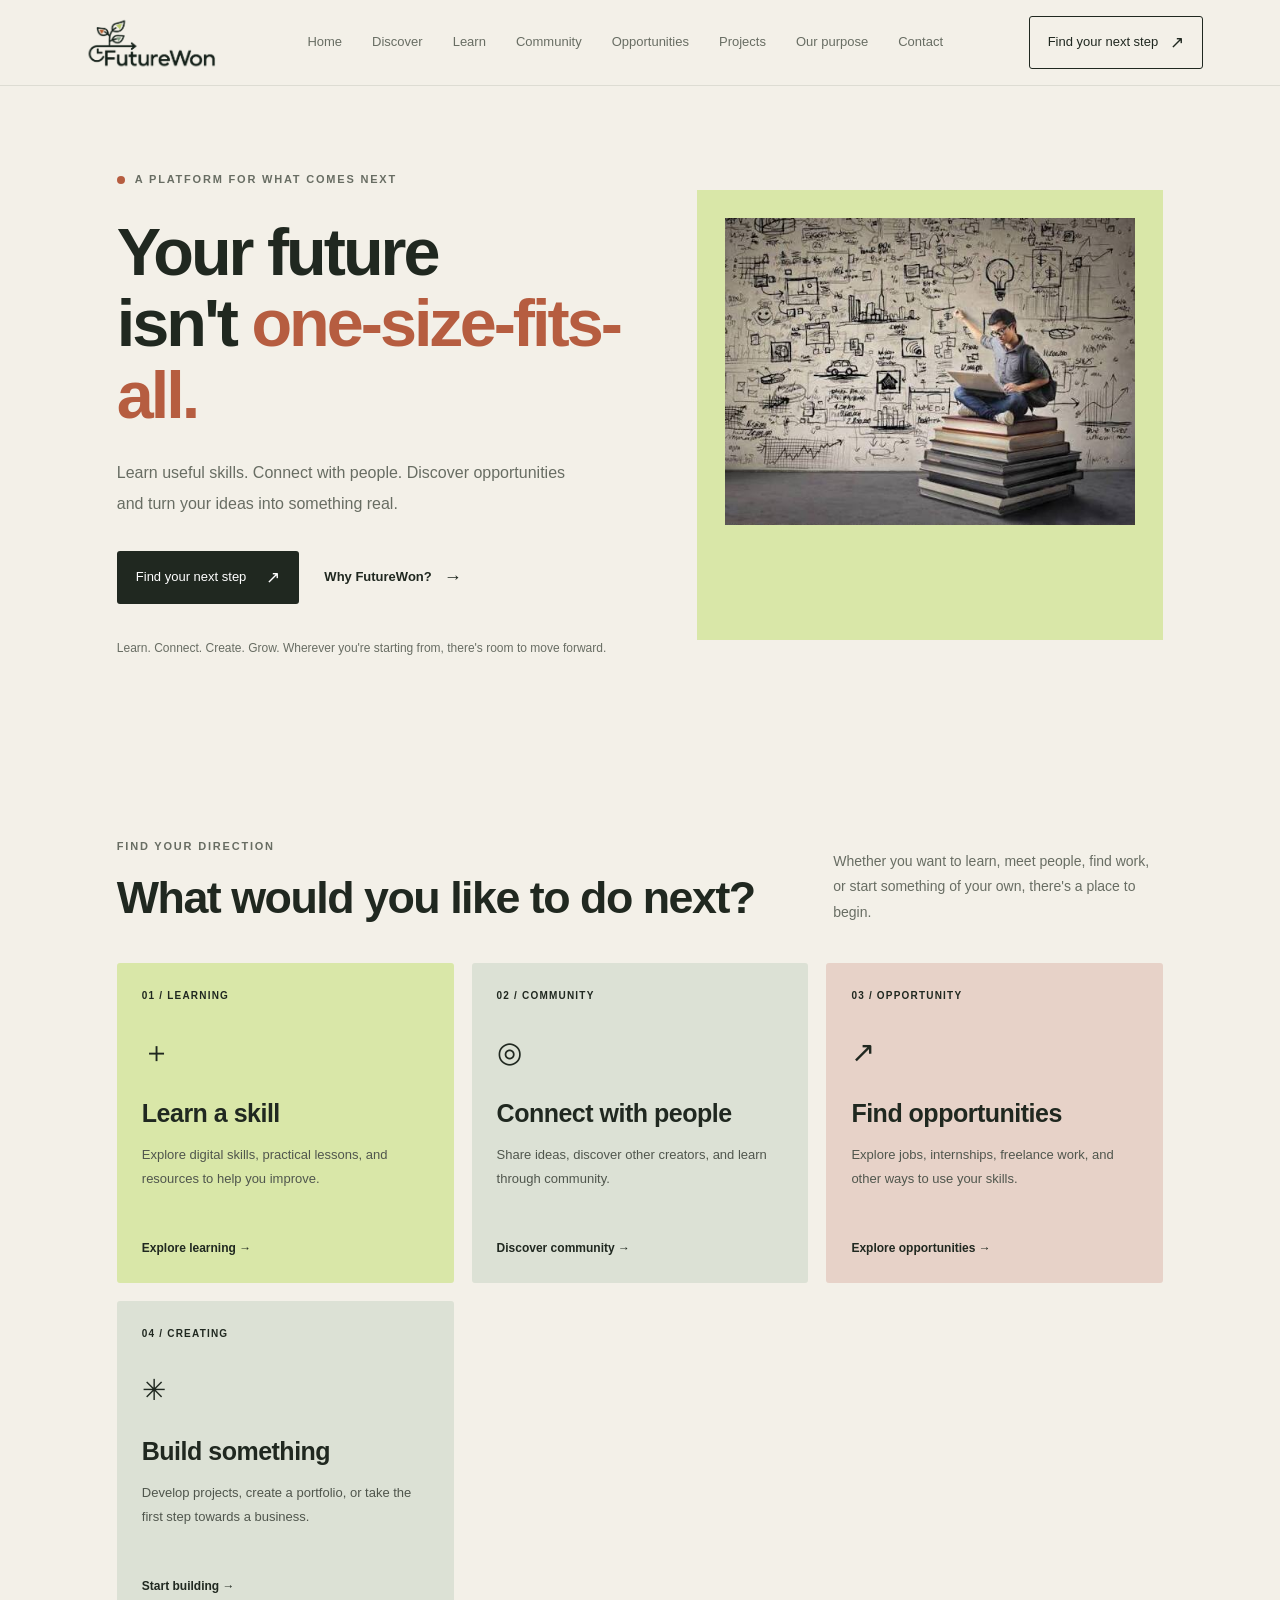
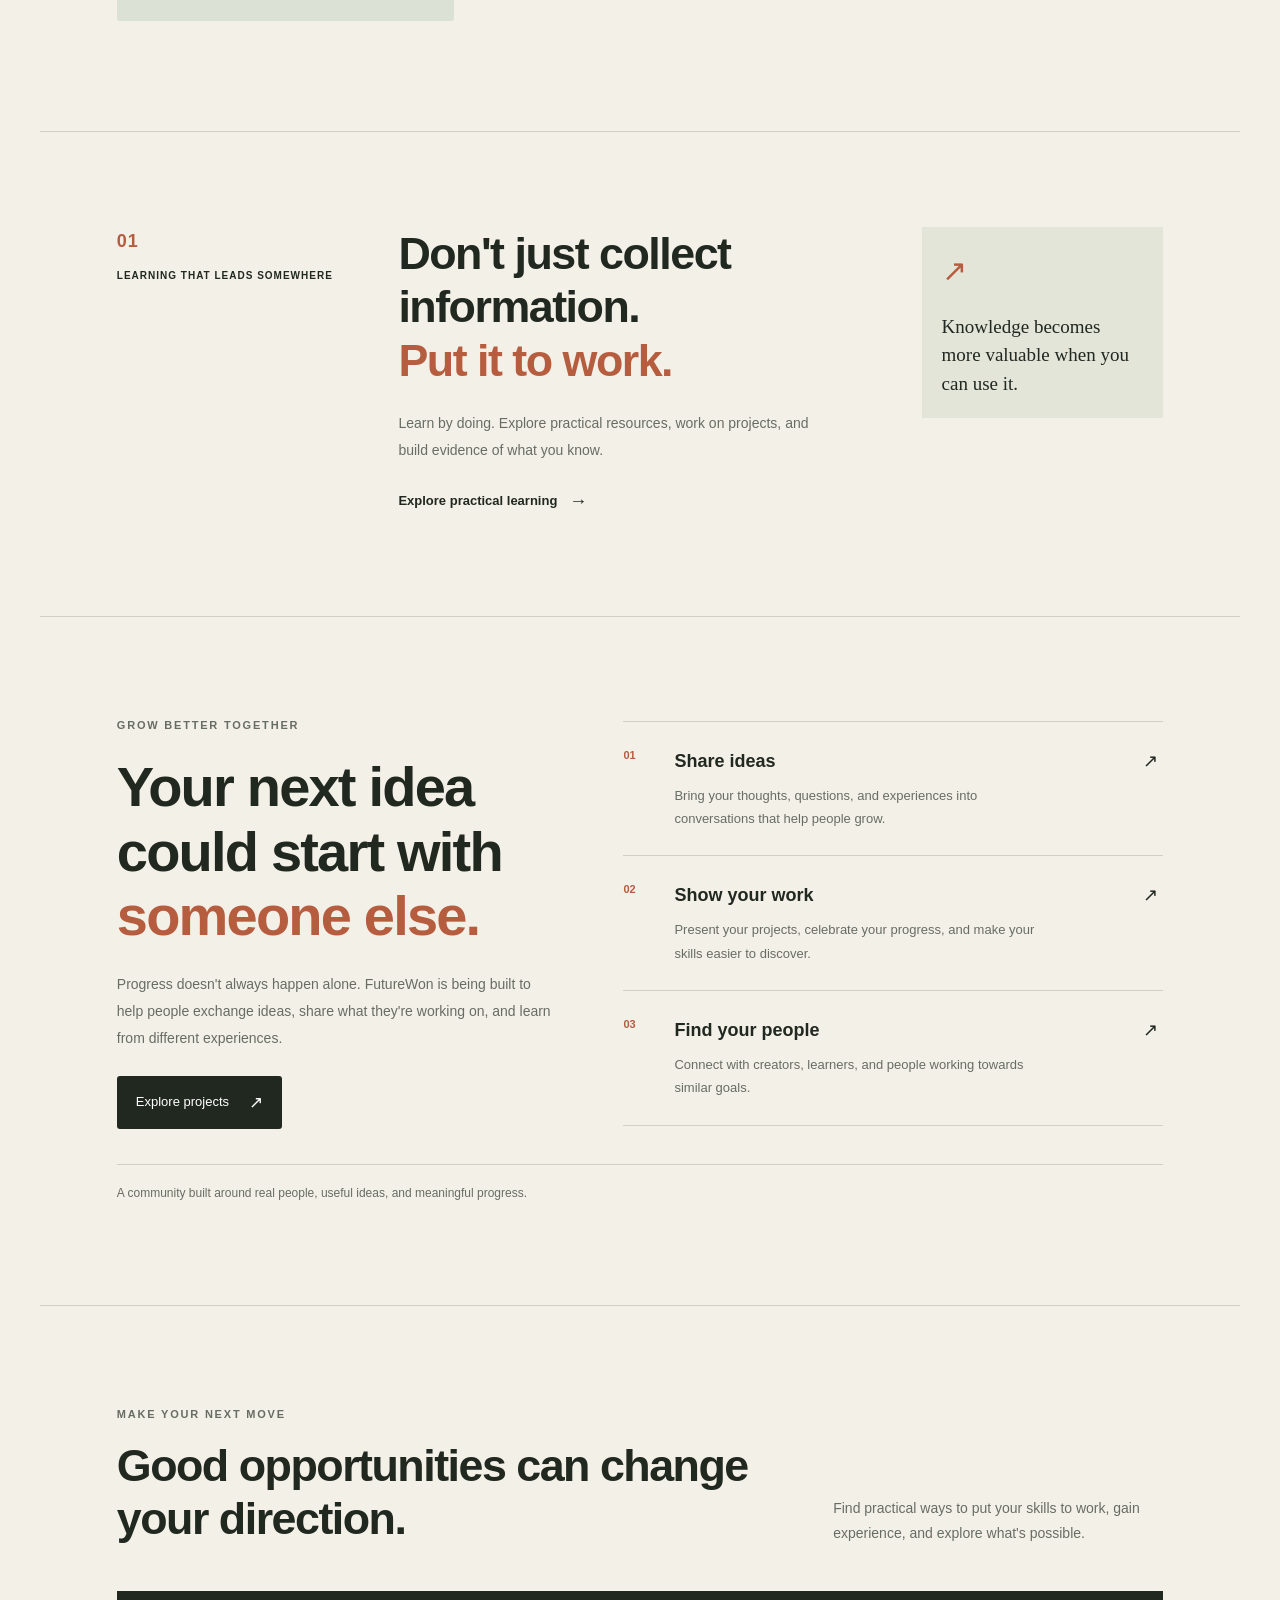
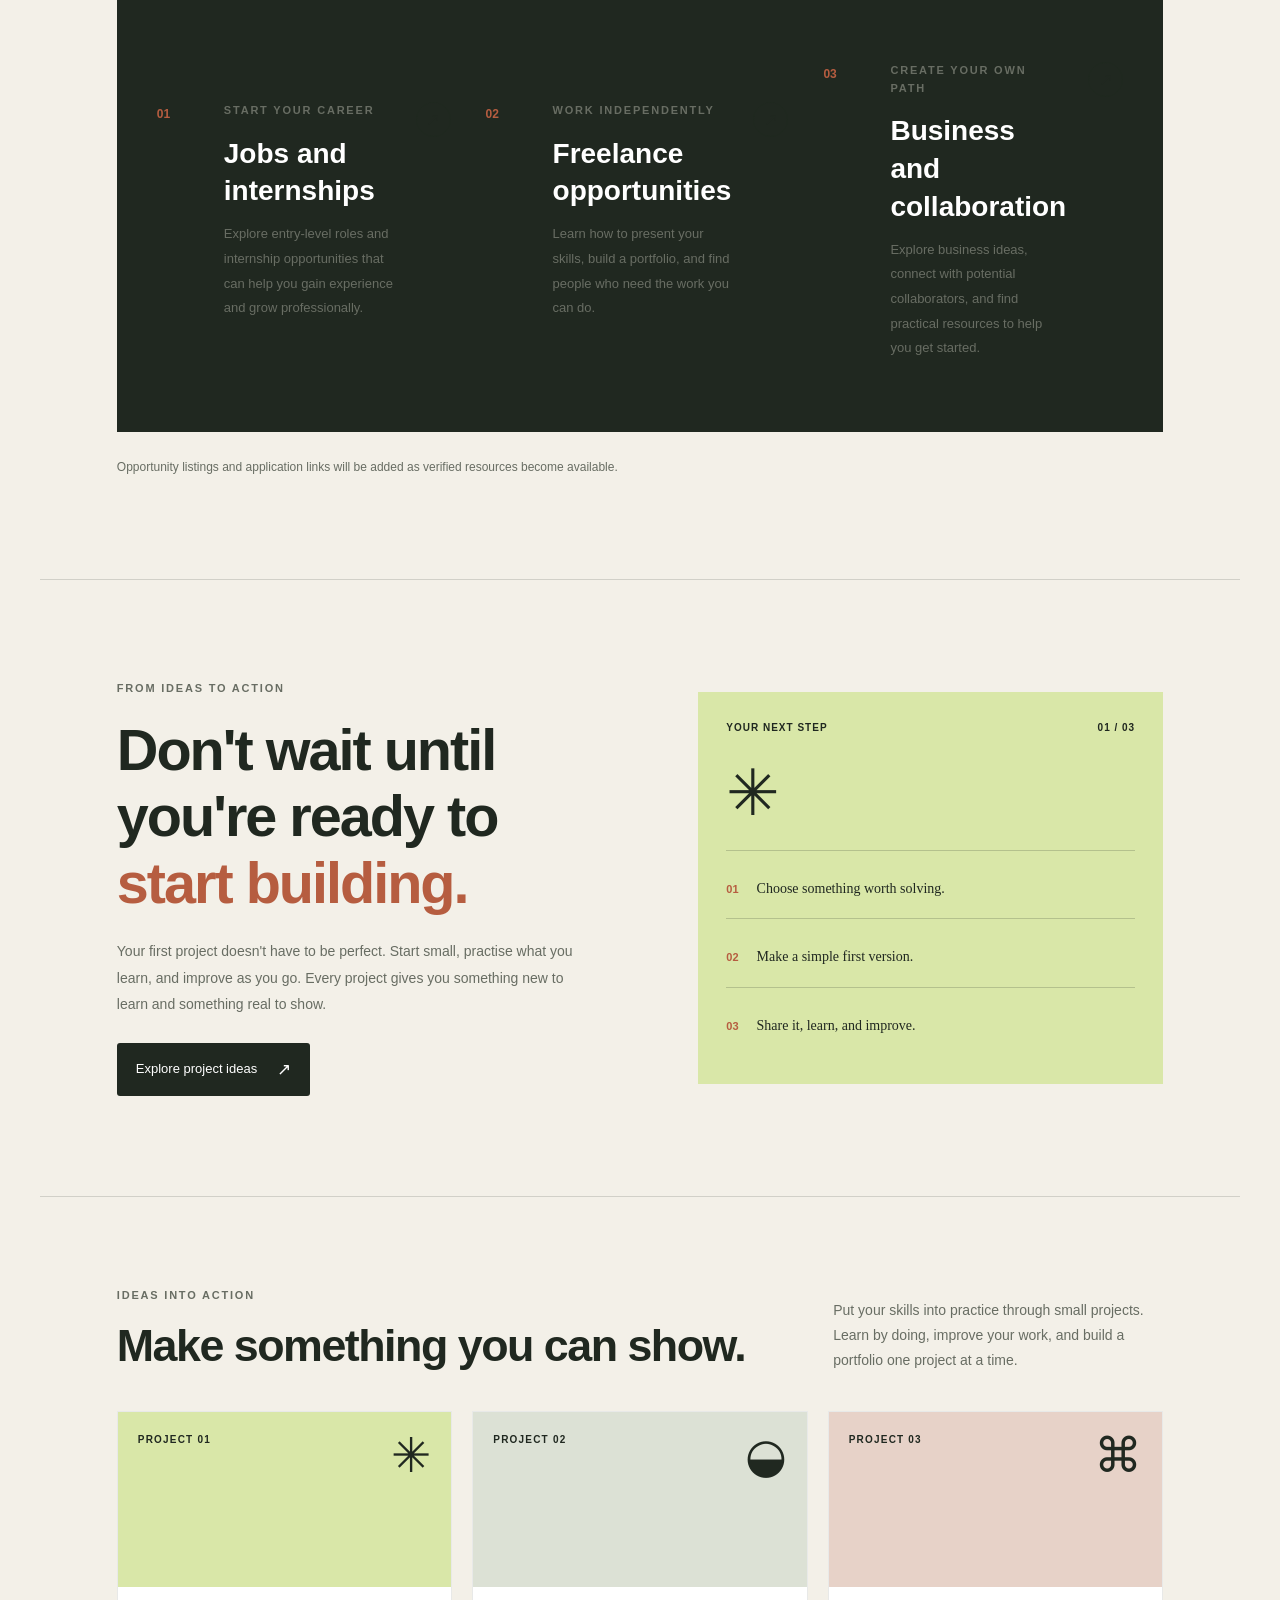
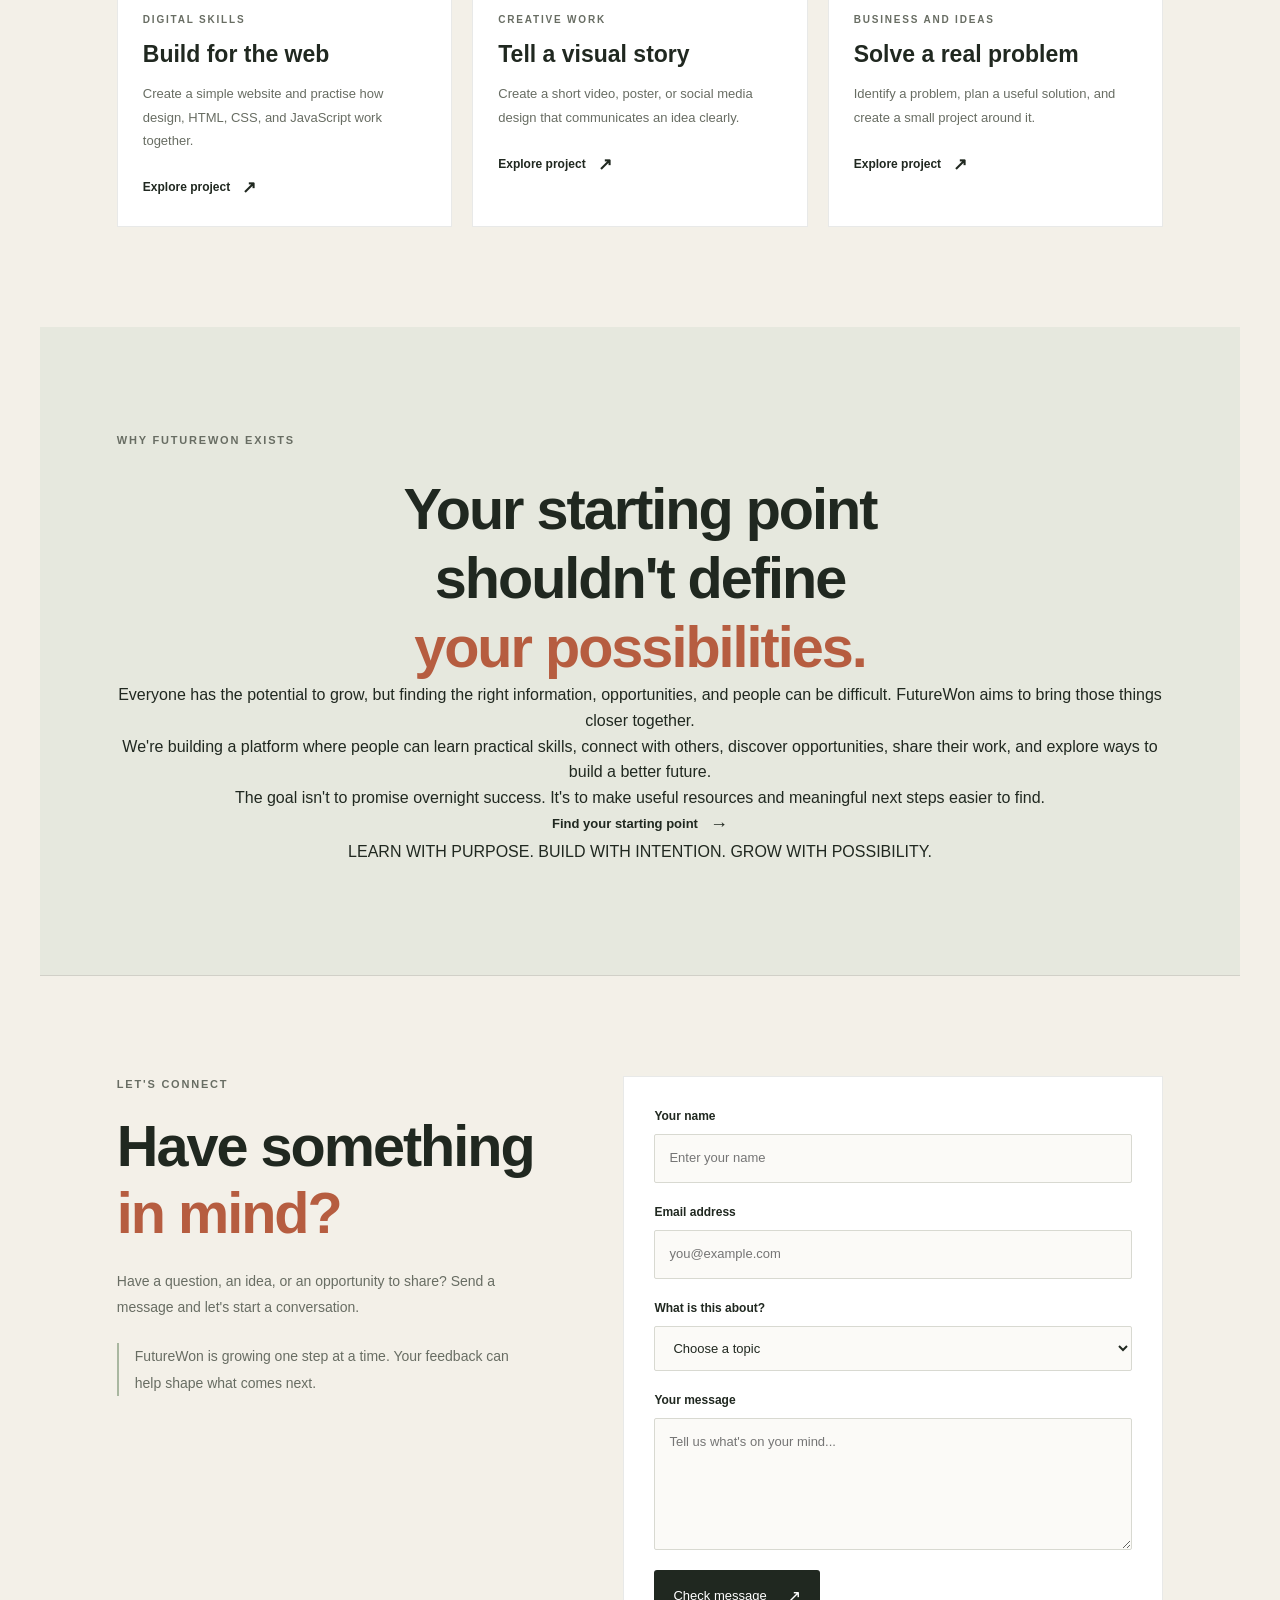
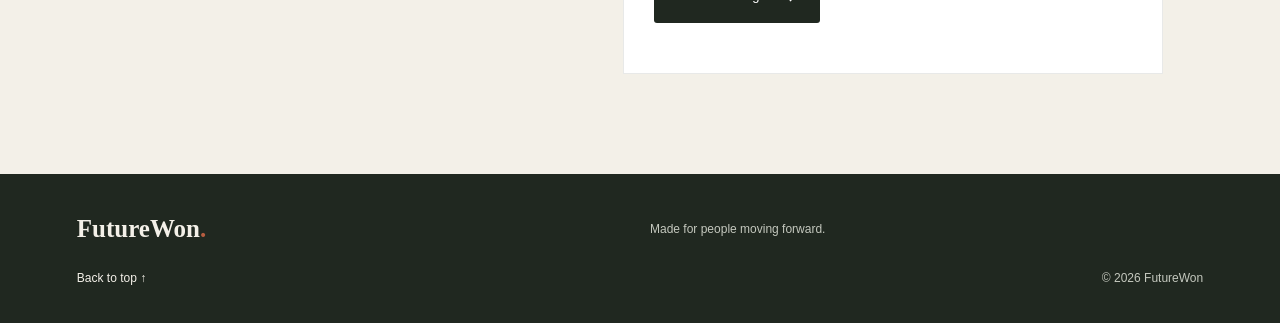
==== commit acddacd0: "Show hero image on FutureWon homepage" ====
--- a/index.html
+++ b/index.html
@@ -86,31 +86,12 @@
         </p>
     </div>
 
-    <div class="hero-art" aria-label="Learn, build, and move forward">
-        <div class="art-topline">
-            <span>YOUR NEXT CHAPTER</span>
-            <span>01 / 03</span>
-        </div>
-
-        <div class="art-circle circle-one"></div>
-        <div class="art-circle circle-two"></div>
-
-        <div class="art-letter">F.</div>
-
-        <div class="art-note note-top">
-            <span class="note-number">01</span>
-            <span>Learn with purpose.</span>
-        </div>
-
-        <div class="art-note note-bottom">
-            <span class="note-number">02</span>
-            <span>Build something real.</span>
-        </div>
-
-        <div class="art-caption">
-            <span>SMALL STEPS.</span>
-            <span>NEW POSSIBILITIES.</span>
-        </div>
+    <div class="hero-art">
+        <img
+            src="futurewon-hero.jpeg"
+            alt="A young person sitting on books with a laptop, surrounded by sketches and ideas"
+            class="hero-image"
+        >
     </div>
 </section>
 
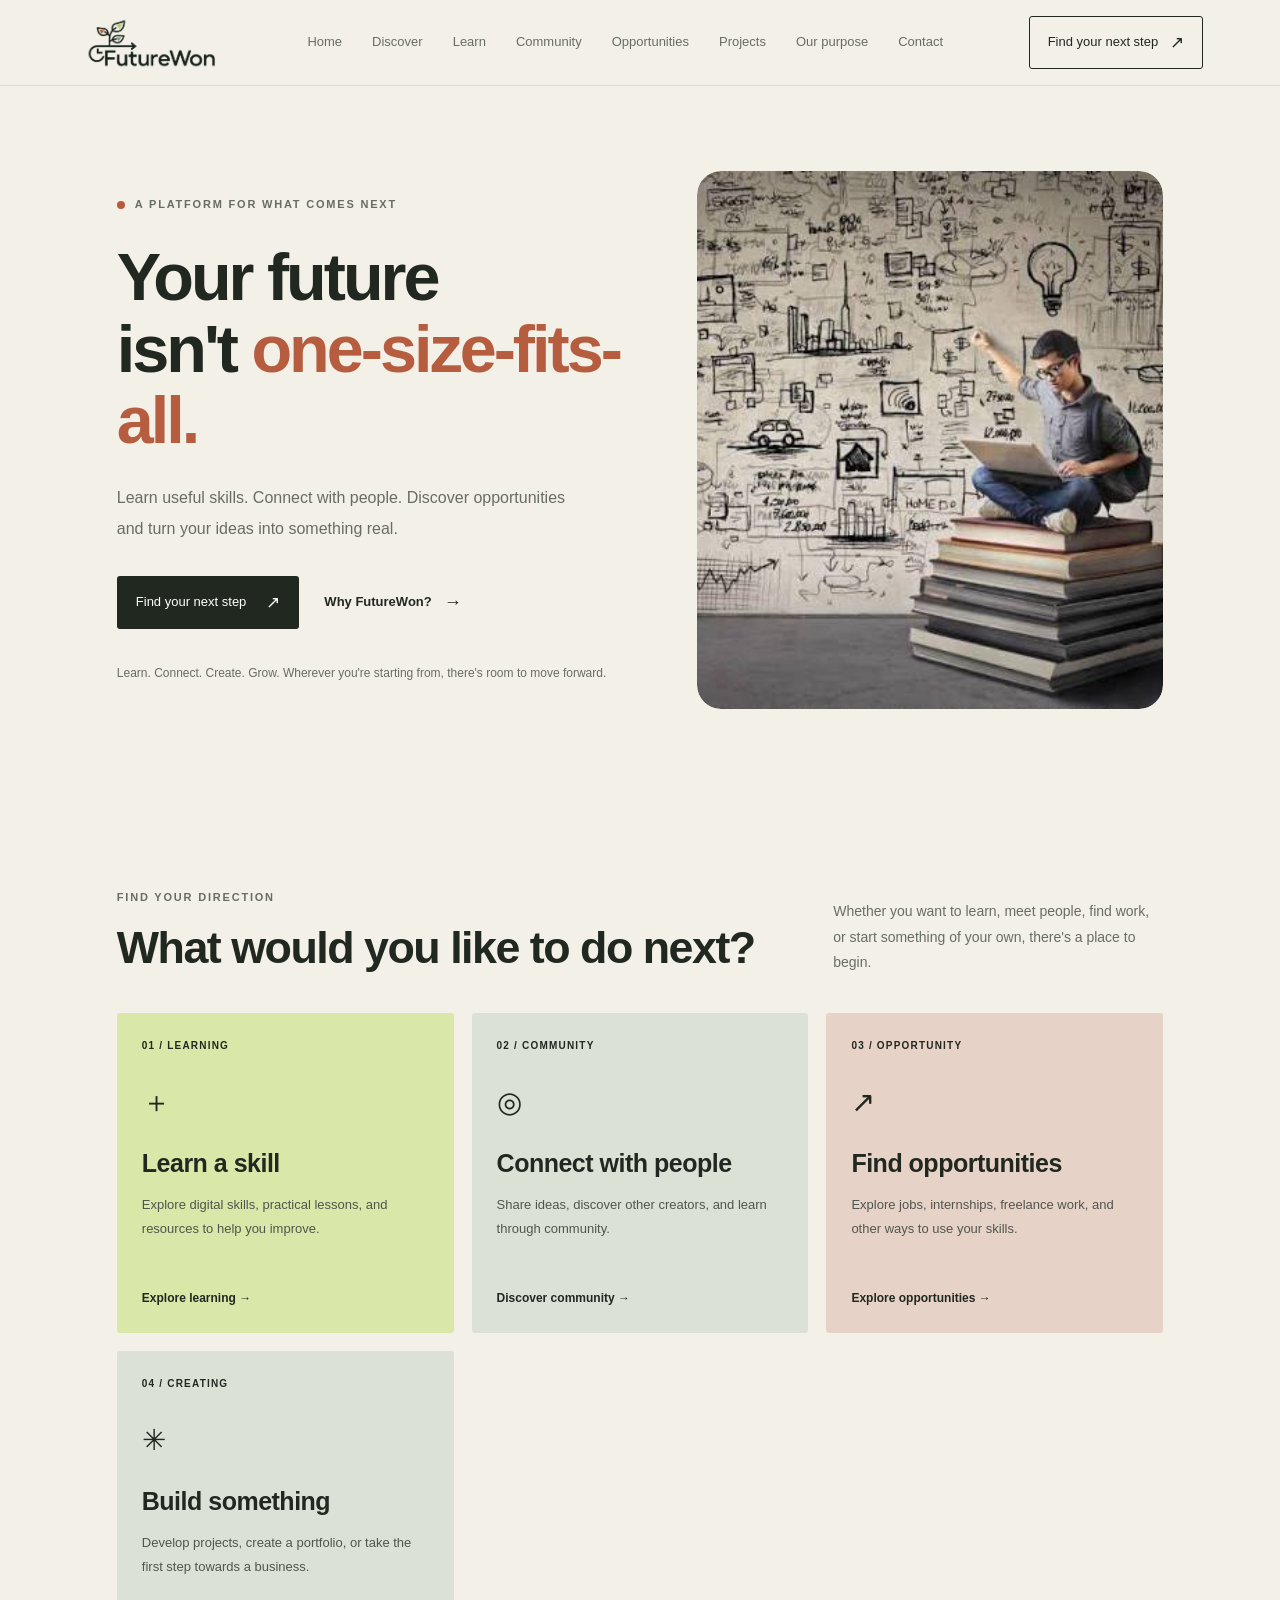
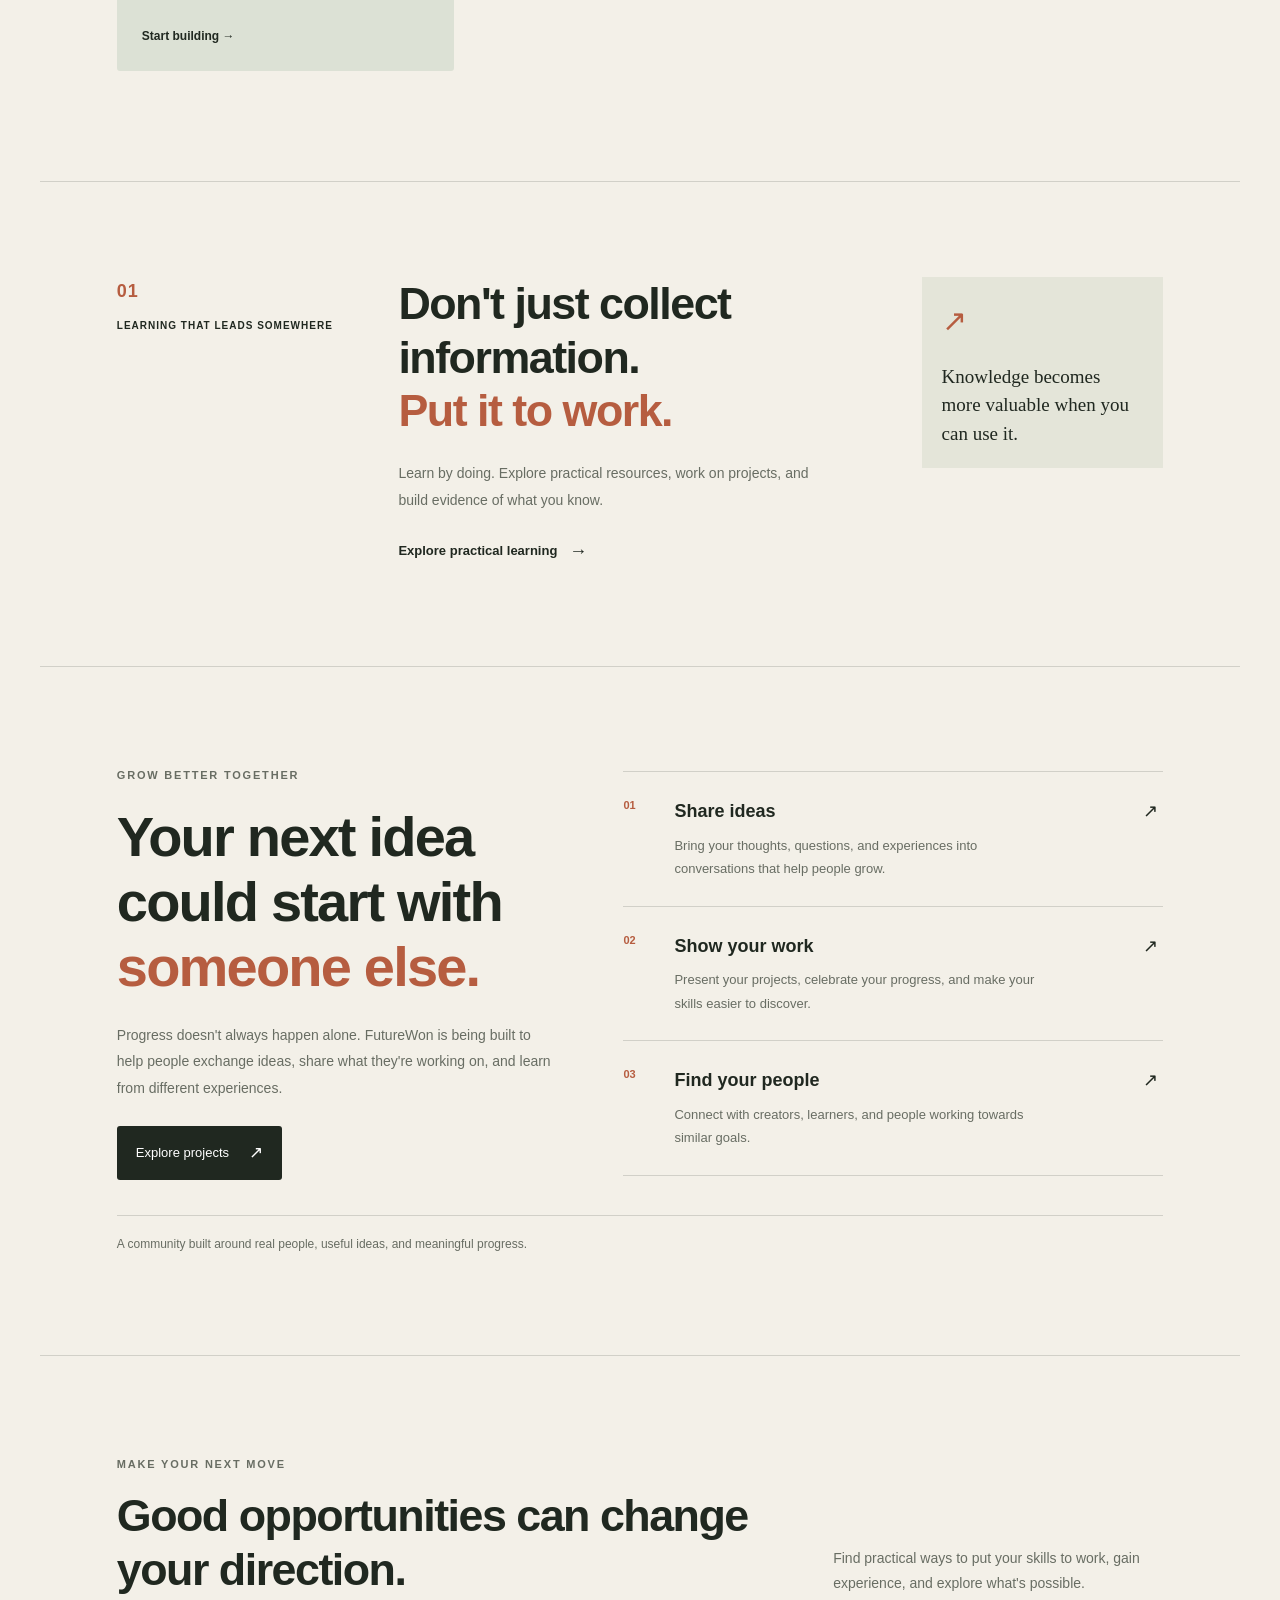
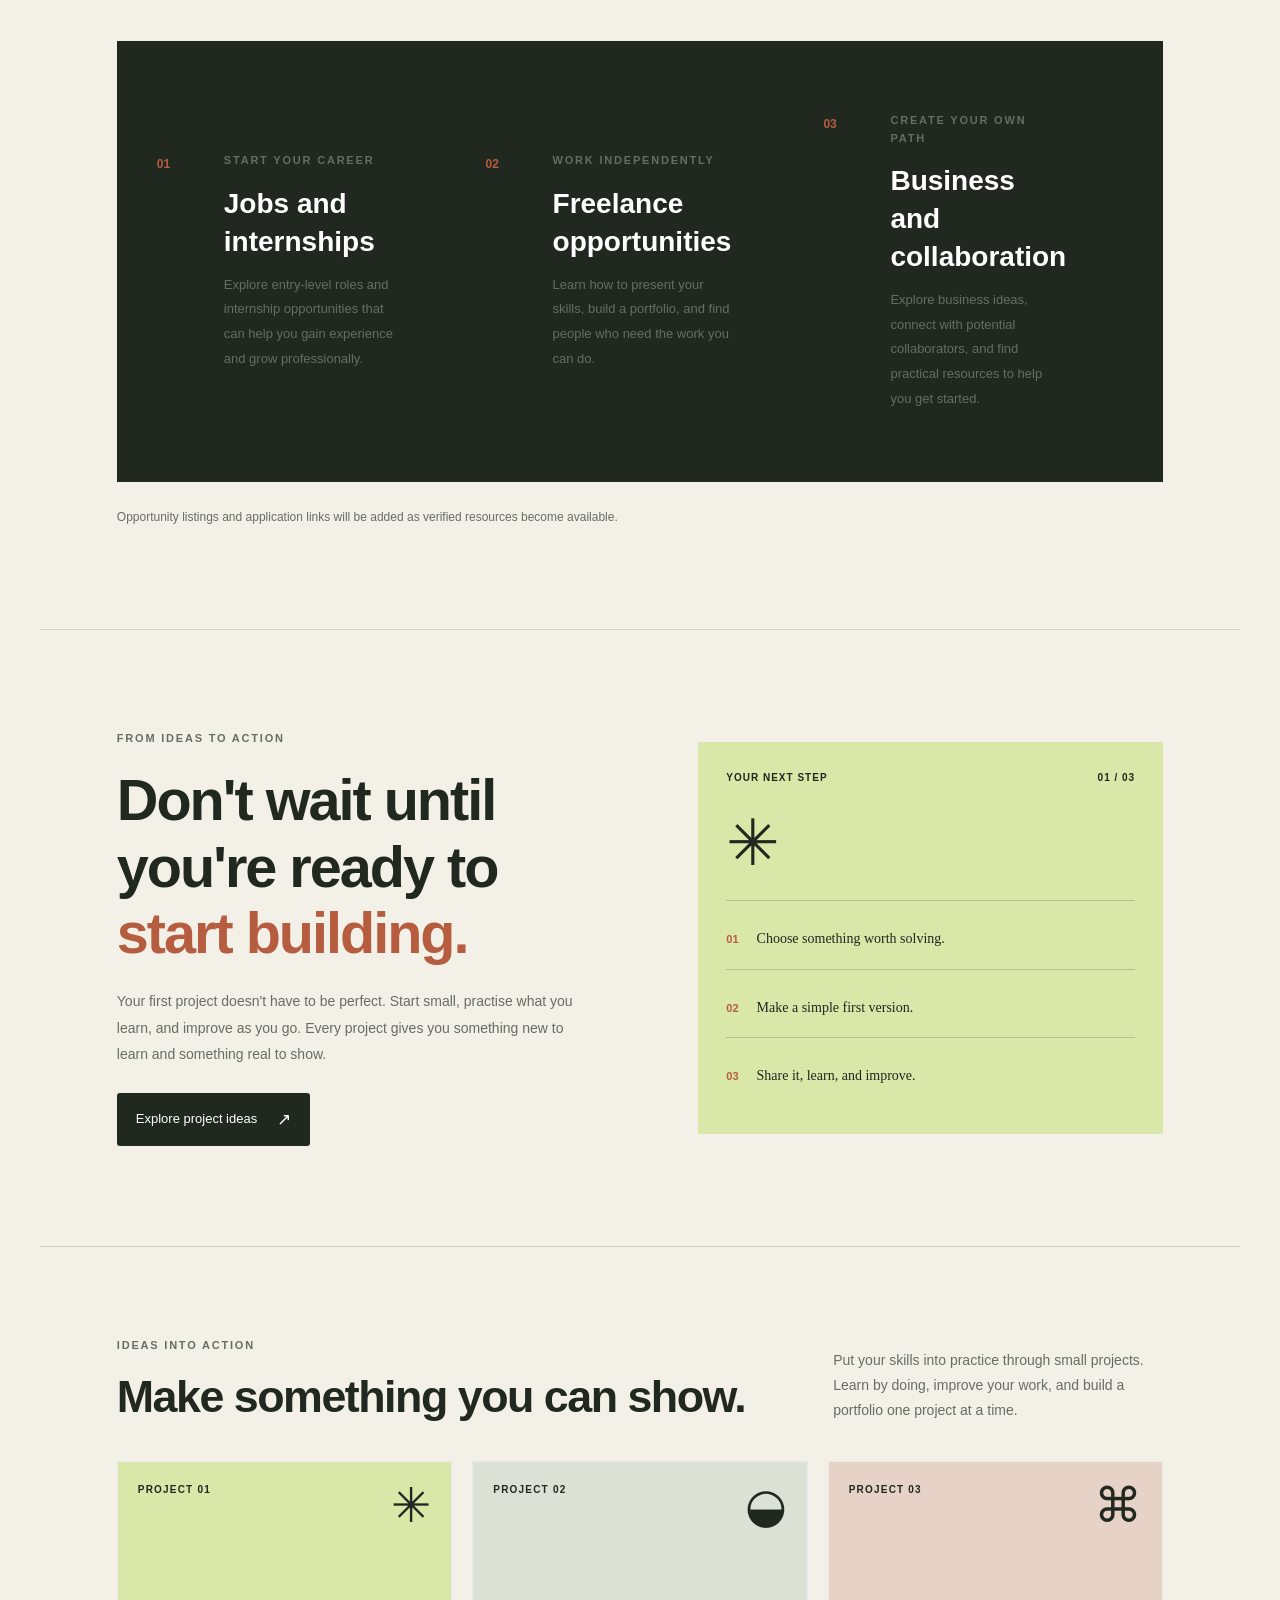
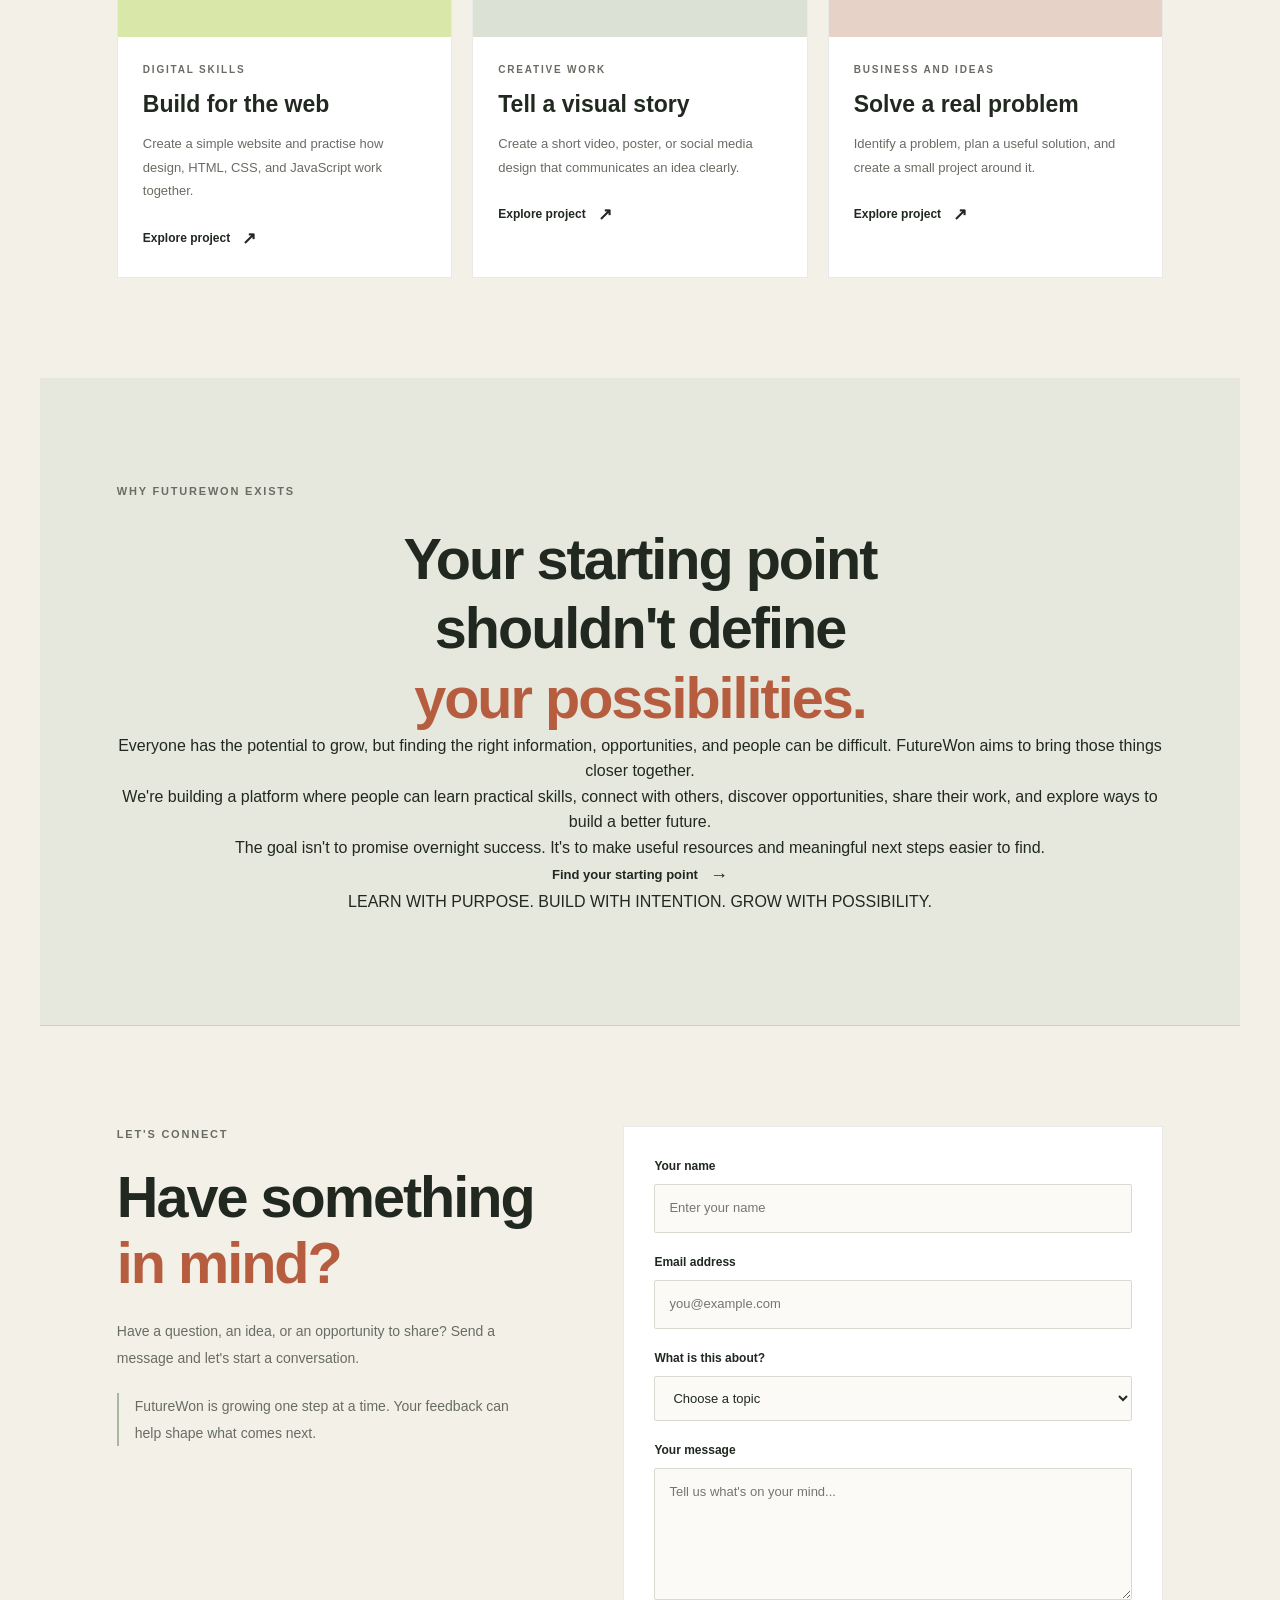
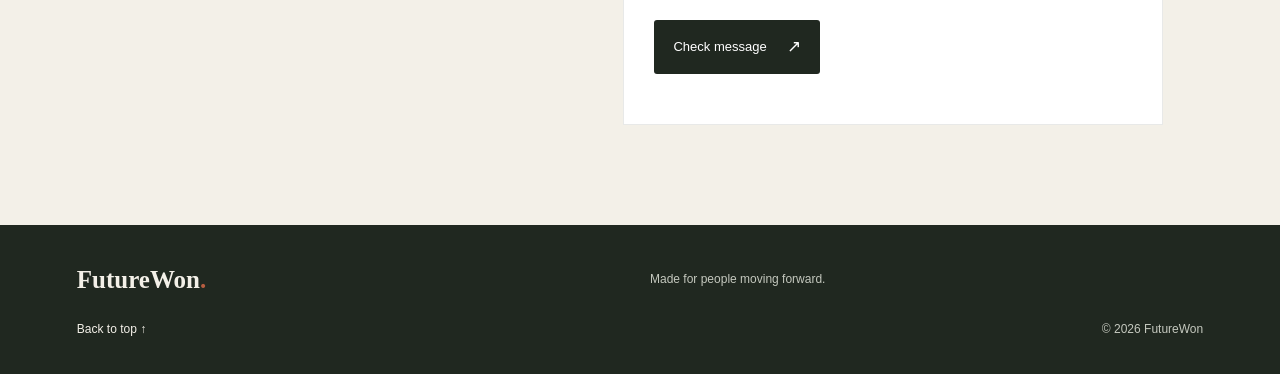
==== commit 01f0e260: "Refresh deployed FutureWon stylesheet cache" ====
--- a/index.html
+++ b/index.html
@@ -9,7 +9,7 @@
 
     <meta name="description" content="Discover useful skills, real opportunities, and practical tools to help you move forward.">
 
-    <link rel="stylesheet" href="fbb.css">
+    <link rel="stylesheet" href="fbb.css?v=20261025-hover-fix-2">
     <script src="Fcc.js" defer></script>
 </head>
 
--- a/fbb.css
+++ b/fbb.css
@@ -1607,3 +1607,98 @@
         padding: 23px;
     }
 }
+
+
+/* FUTUREWON HERO IMAGE: fitted crop and reliable hover */
+.hero-art {
+    position: relative;
+    width: 100%;
+    height: clamp(420px, 42vw, 560px);
+    min-height: 420px;
+    padding: 0 !important;
+    overflow: hidden;
+    border-radius: 24px;
+    background: var(--paper);
+    isolation: isolate;
+    cursor: default;
+    transition: box-shadow 0.4s ease, transform 0.4s ease;
+}
+
+.hero-art .hero-image {
+    position: absolute;
+    inset: 0;
+    display: block;
+    width: 100%;
+    height: 100%;
+    min-height: 0;
+    max-width: none;
+    object-fit: cover;
+    object-position: center;
+    border-radius: inherit;
+    transform: scale(1);
+    transition: transform 0.65s cubic-bezier(0.2, 0.7, 0.25, 1);
+    will-change: transform;
+}
+
+.hero-art:hover,
+.hero-art:focus-within {
+    transform: translateY(-5px);
+    box-shadow: 0 18px 40px rgba(32, 40, 32, 0.18);
+}
+
+.hero-art:hover .hero-image,
+.hero-art:focus-within .hero-image {
+    transform: scale(1.07);
+}
+
+@media (max-width: 768px) {
+    .hero-art {
+        height: clamp(280px, 75vw, 420px);
+        min-height: 280px;
+        margin-top: 24px;
+    }
+}
+
+@media (prefers-reduced-motion: reduce) {
+    .hero-art,
+    .hero-art .hero-image {
+        transition: none;
+    }
+
+    .hero-art:hover,
+    .hero-art:focus-within,
+    .hero-art:hover .hero-image,
+    .hero-art:focus-within .hero-image {
+        transform: none;
+    }
+}
+
+
+/* STRONG HOVER FEEDBACK: visible even when reduced motion is enabled */
+.hero-art:hover {
+    transform: translateY(-6px) !important;
+    outline: 3px solid var(--clay);
+    outline-offset: 3px;
+    box-shadow: 0 22px 48px rgba(32, 40, 32, 0.24) !important;
+}
+
+.hero-art:hover .hero-image {
+    transform: scale(1.09) !important;
+    filter: saturate(1.12) brightness(1.03);
+}
+
+/* When reduced motion is preferred, keep the visual response but remove animation. */
+@media (prefers-reduced-motion: reduce) {
+    .hero-art,
+    .hero-art .hero-image {
+        transition: none !important;
+    }
+
+    .hero-art:hover {
+        transform: translateY(-4px) !important;
+    }
+
+    .hero-art:hover .hero-image {
+        transform: scale(1.04) !important;
+    }
+}
